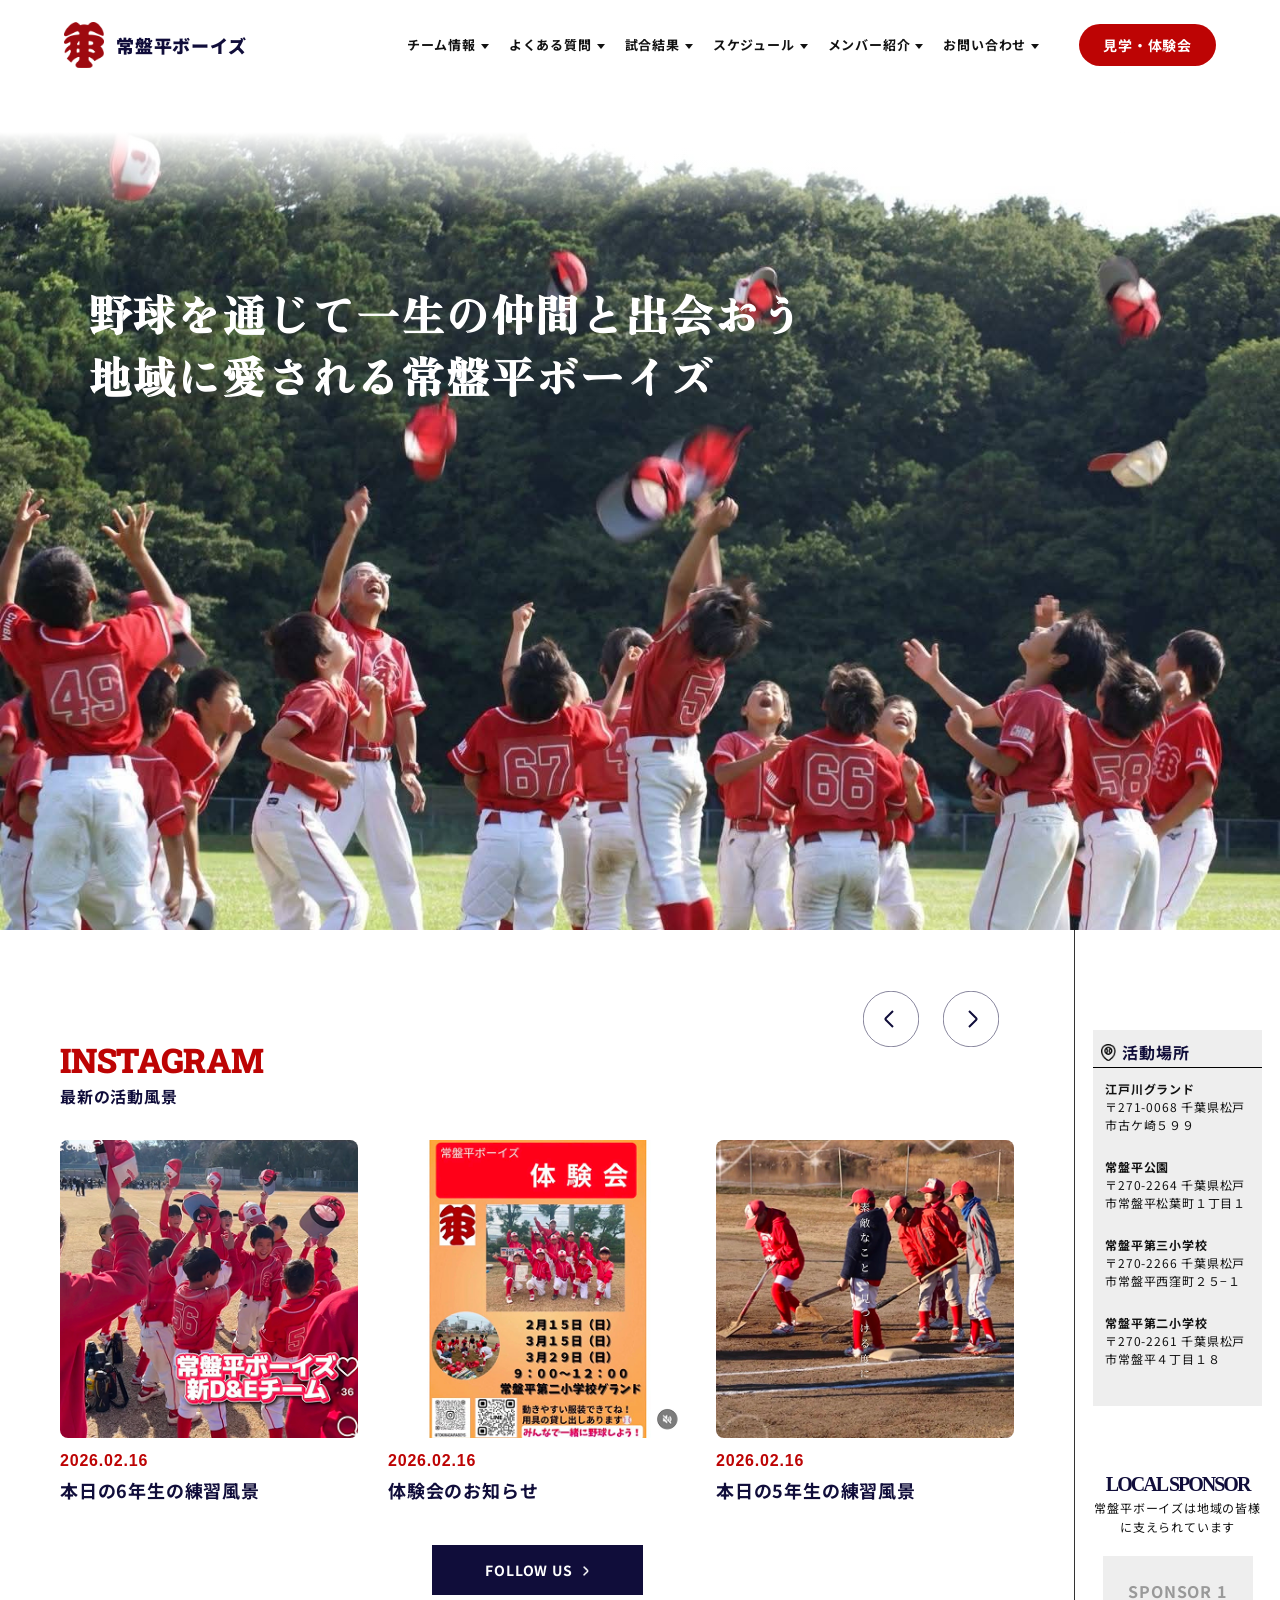
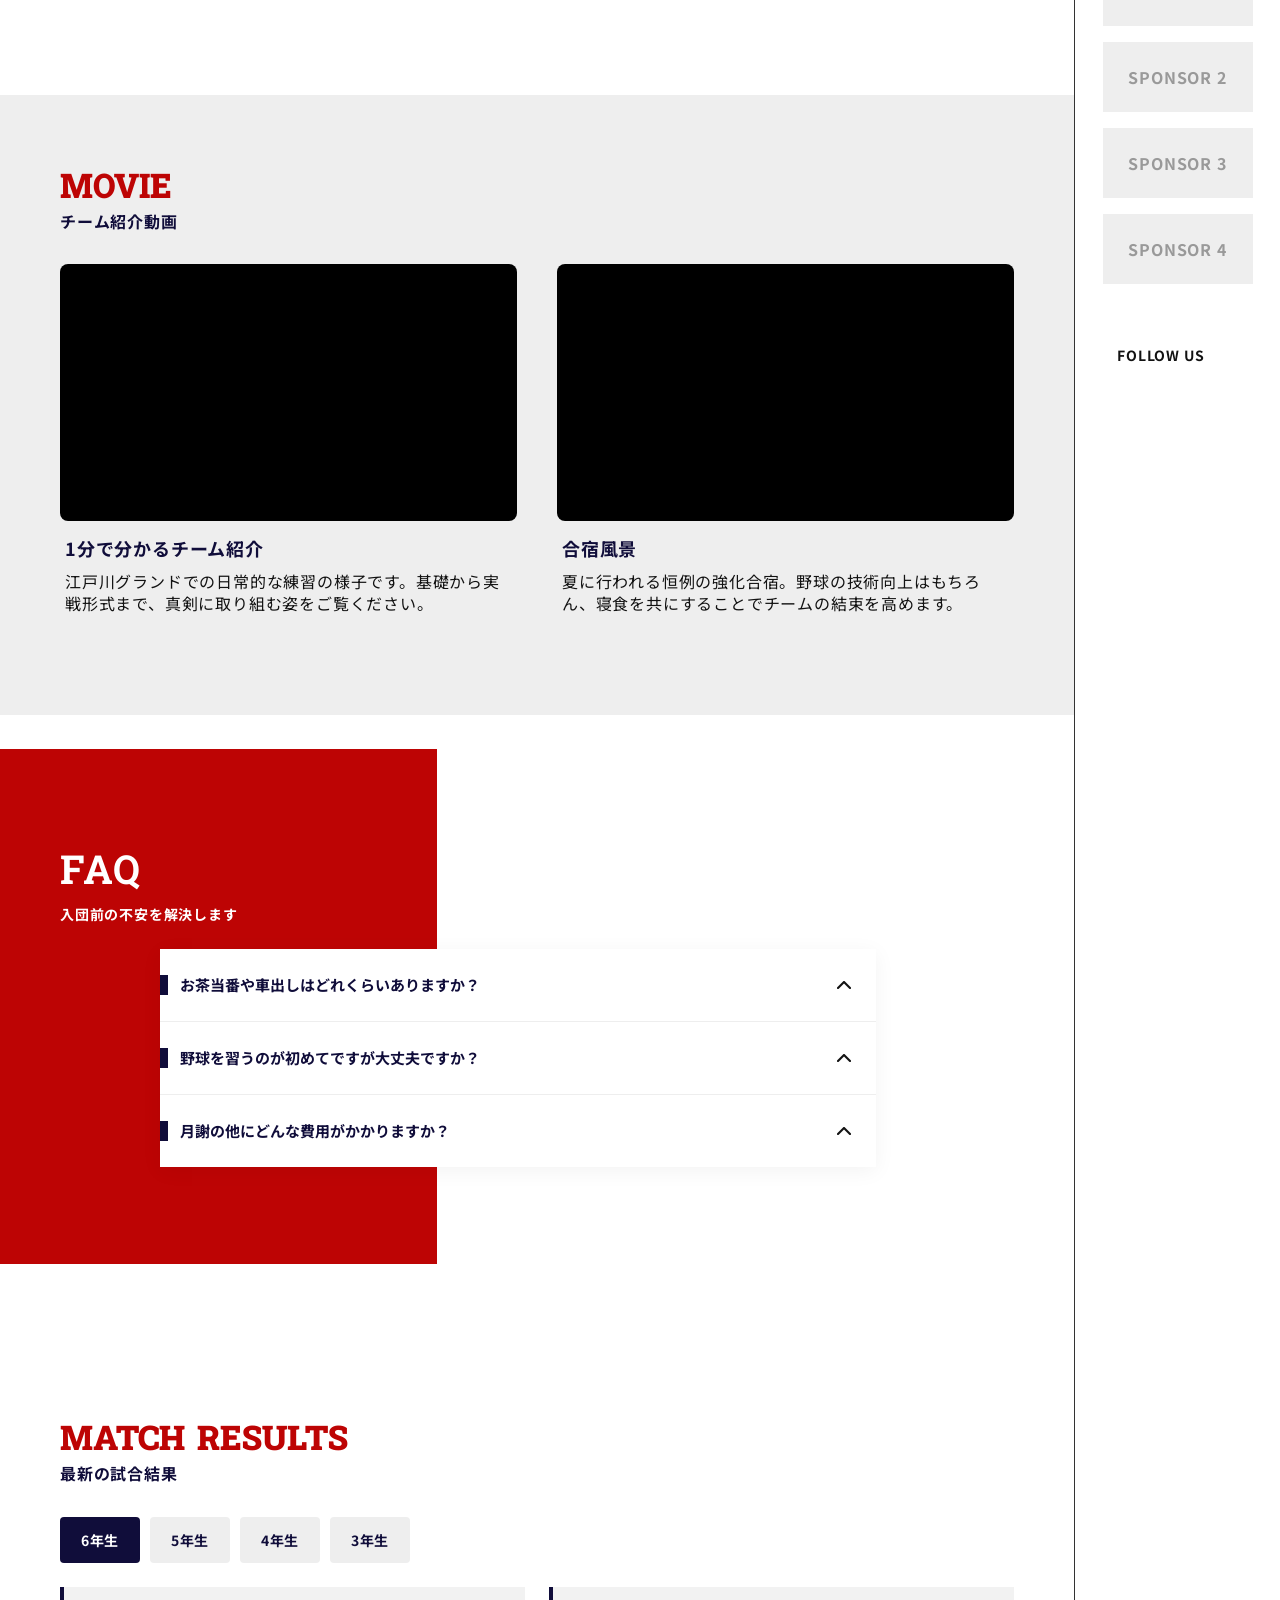
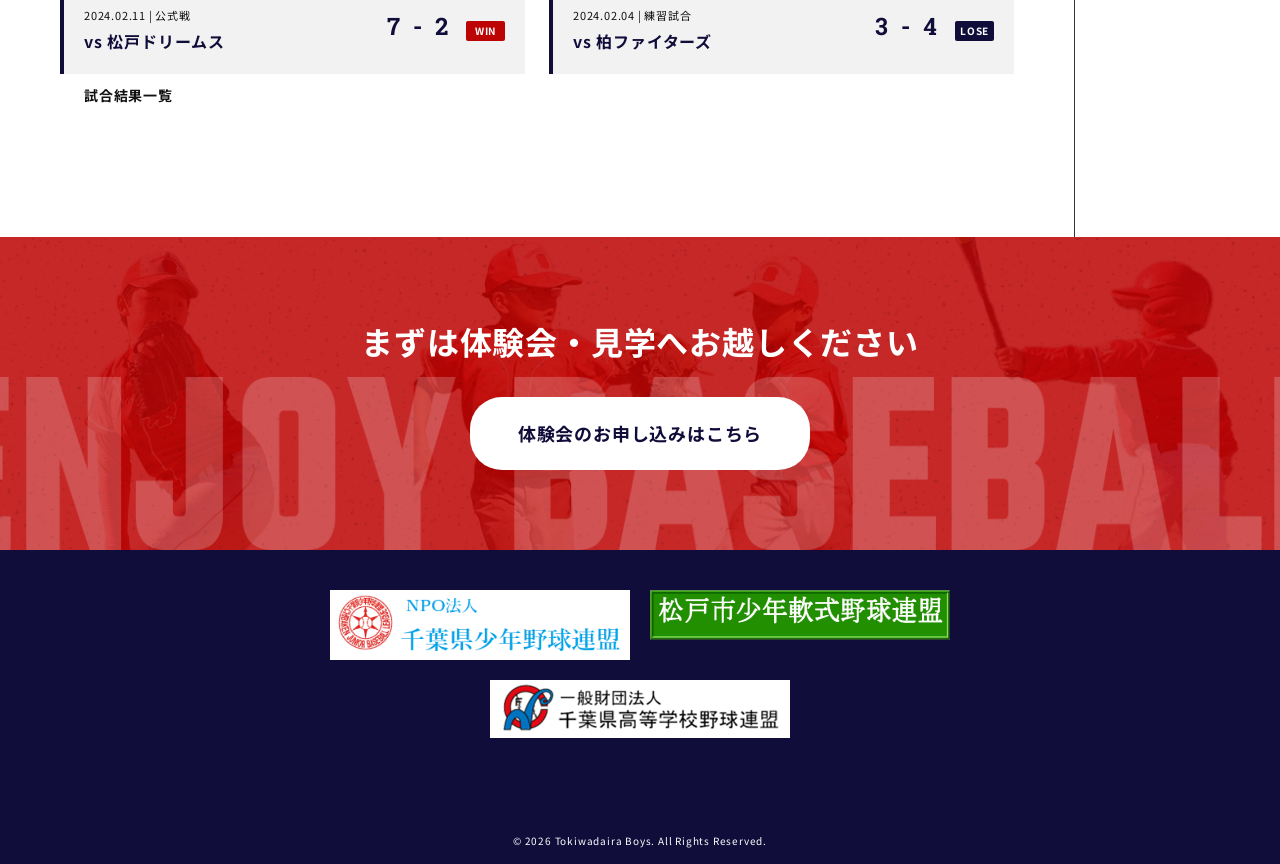
==== index.html @ 5f68ba2c "Initial commit: サイト基本構造の完成" ====
<!DOCTYPE html>
<html lang="ja">
  <head>
    <meta charset="UTF-8" />
    <meta name="viewport" content="width=device-width, initial-scale=1.0" />

    <title>
      松戸市の少年野球チーム【常盤平ボーイズ】見学・体験会随時受付中！
    </title>

    <meta
      name="description"
      content="千葉県松戸市で活動する少年野球チーム「常盤平ボーイズ」の公式ウェブサイトです。「野球を通じて一生の仲間と出会おう」をモットーに、地域に愛されるチームを目指しています。小学生の男女メンバー大募集中！未経験者も大歓迎です。見学・体験会のお申し込みはこちらから。"
    />

    <link rel="canonical" href="https://tokiwadairaboys.com/" />

    <meta property="og:type" content="website" />
    <meta
      property="og:title"
      content="松戸市の少年野球チーム【常盤平ボーイズ】見学・体験会随時受付中！"
    />
    <meta
      property="og:description"
      content="野球を通じて一生の仲間と出会おう！千葉県松戸市で活動する少年野球チーム「常盤平ボーイズ」は小学生メンバーを大募集中です。"
    />
    <meta property="og:url" content="https://tokiwadairaboys.com/" />
    <meta property="og:site_name" content="常盤平ボーイズ 公式ウェブサイト" />
    <meta
      property="og:image"
      content="https://tokiwadairaboys.com/assets/images/ogp.jpg"
    />
    <meta property="og:locale" content="ja_JP" />

    <link rel="icon" href="/favicon.ico" sizes="any" />
    <link rel="icon" href="/favicon.svg" type="image/svg+xml" />
    <link rel="apple-touch-icon" href="/apple-touch-icon.png" />

    <link rel="preconnect" href="https://fonts.googleapis.com" />
    <link rel="preconnect" href="https://fonts.gstatic.com" crossorigin />

    <link rel="stylesheet" href="/assets/css/main.css" />

    <script type="application/ld+json">
      {
        "@context": "https://schema.org",
        "@type": "SportsTeam",
        "name": "常盤平ボーイズ",
        "sport": "Baseball",
        "description": "千葉県松戸市で活動する少年野球チーム",
        "image": "https://tokiwadairaboys.com/assets/images/logo.png",
        "url": "https://tokiwadairaboys.com/",
        "location": {
          "@type": "Place",
          "address": {
            "@type": "PostalAddress",
            "addressLocality": "松戸市",
            "addressRegion": "千葉県",
            "addressCountry": "JP"
          }
        }
      }
    </script>
    <link rel="preconnect" href="https://fonts.googleapis.com" />
    <link rel="preconnect" href="https://fonts.gstatic.com" crossorigin />
    <link
      href="https://fonts.googleapis.com/css2?family=Hanuman:wght@400;700&family=Noto+Sans+JP:wght@400;500;700&family=Zen+Old+Mincho:wght@400;700&display=swap"
      rel="stylesheet"
    />
  </head>
  <body>
    <header class="l-header">
      <div class="l-header__inner">
        <h1 class="c-logo">
          <a href="/" class="c-logo__link">
            <img
              src="/assets/images/logo_tokiwadairaboys.png"
              alt="常盤平ボーイズ"
              class="c-logo__img"
            />
          </a>
          <span class="c-logo__text">常盤平ボーイズ</span>
        </h1>

        <nav class="p-global-nav">
          <ul class="p-global-nav__list">
            <li class="p-global-nav__item">
              <a href="#" class="p-global-nav__link">チーム情報</a>
            </li>
            <li class="p-global-nav__item">
              <a href="#" class="p-global-nav__link">よくある質問</a>
            </li>
            <li class="p-global-nav__item">
              <a href="#" class="p-global-nav__link">試合結果</a>
            </li>
            <li class="p-global-nav__item">
              <a href="#" class="p-global-nav__link">スケジュール</a>
            </li>

            <li class="p-global-nav__item p-global-nav__item--has-child">
              <a href="#" class="p-global-nav__link">メンバー紹介</a>
              <ul class="p-global-nav__sub-list">
                <li class="p-global-nav__sub-item">
                  <a href="#" class="p-global-nav__sub-link">選手名鑑</a>
                </li>
                <li class="p-global-nav__sub-item">
                  <a href="#" class="p-global-nav__sub-link">スタッフ名鑑</a>
                </li>
              </ul>
            </li>

            <li class="p-global-nav__item">
              <a href="#" class="p-global-nav__link">お問い合わせ</a>
            </li>
          </ul>
          <a href="#" class="c-button c-button--red p-global-nav__button"
            >見学・体験会</a
          >
        </nav>

        <button
          type="button"
          class="c-hamburger js-hamburger"
          aria-controls="drawer-nav"
          aria-expanded="false"
        >
          <span class="c-hamburger__line"></span>
          <span class="c-hamburger__line"></span>
          <span class="c-hamburger__line"></span>
        </button>
      </div>
    </header>

    <nav id="drawer-nav" class="p-drawer js-drawer" aria-hidden="true">
      <div class="p-drawer__inner">
        <div class="p-drawer__header">
          <div class="p-drawer__logo">
            <img src="/assets/images/logo_drawer.png" alt="常盤平ボーイズ" />
          </div>
          <button
            type="button"
            class="p-drawer__close js-drawer-close"
            aria-label="閉じる"
          >
            <span></span><span></span>
          </button>
        </div>

        <ul class="p-drawer__list">
          <li class="p-drawer__item">
            <a href="#" class="p-drawer__link">
              <span class="p-drawer__link-ja">チーム紹介動画</span>
              <span class="p-drawer__link-en">MOVIE</span>
            </a>
          </li>
          <li class="p-drawer__item">
            <a href="#" class="p-drawer__link">
              <span class="p-drawer__link-ja">よくある質問</span>
              <span class="p-drawer__link-en">FAQ</span>
            </a>
          </li>
          <li class="p-drawer__item">
            <a href="#" class="p-drawer__link">
              <span class="p-drawer__link-ja">試合結果</span>
              <span class="p-drawer__link-en">MATCH RESULTS</span>
            </a>
          </li>
          <li class="p-drawer__item">
            <a href="#" class="p-drawer__link">
              <span class="p-drawer__link-ja">スケジュール</span>
              <span class="p-drawer__link-en">SCHEDULE</span>
            </a>
          </li>
          <li class="p-drawer__item">
            <a href="#" class="p-drawer__link">
              <span class="p-drawer__link-ja">活動場所</span>
              <span class="p-drawer__link-en">LOCATION</span>
            </a>
          </li>
          <li class="p-drawer__item">
            <a href="#" class="p-drawer__link">
              <span class="p-drawer__link-ja">選手名簿</span>
              <span class="p-drawer__link-en">PLAYER LIST</span>
            </a>
          </li>
          <li class="p-drawer__item">
            <a href="#" class="p-drawer__link">
              <span class="p-drawer__link-ja">スタッフ名簿</span>
              <span class="p-drawer__link-en">STAFF LIST</span>
            </a>
          </li>
          <li class="p-drawer__item">
            <a href="#" class="p-drawer__link">
              <span class="p-drawer__link-ja">お問い合わせ</span>
              <span class="p-drawer__link-en">CONTACT</span>
            </a>
          </li>
        </ul>

        <div class="p-drawer__button-wrap">
          <a href="#" class="c-button c-button--red p-drawer__button"
            >見学・体験予約</a
          >
          <div class="p-drawer__link-sns">
            <a href="#" class="p-drawer__instagram">
              <img
                src="/assets/images/instagram_icon.png"
                alt="インスタグラムのアイコン"
                class="p-drawer__instagram-icon"
            /></a>
          </div>
          <!-- /.p-drawer__link-instagram -->
        </div>
      </div>
    </nav>
    <div class="c-overlay js-overlay"></div>

    <section class="p-hero">
      <div class="p-hero__bg">
        <div class="p-hero__content l-inner">
          <h2 class="p-hero__copy">
            野球を通じて一生の仲間と出会おう<br />
            地域に愛される常盤平ボーイズ
          </h2>
        </div>
      </div>
    </section>
    <div class="l-main-container">
      <main class="l-main-content">
        <section class="p-instagram l-inner__section">
          <div class="c-title">
            <h2 class="c-title__en">INSTAGRAM</h2>
            <span class="c-title__ja">最新の活動風景</span>
          </div>

          <div class="p-instagram__nav">
            <button
              class="p-instagram__arrow p-instagram__arrow--prev js-insta-prev"
            >
              <img src="/assets/images/arrow_01.svg" alt="前へ" />
            </button>
            <button
              class="p-instagram__arrow p-instagram__arrow--next js-insta-next"
            >
              <img src="/assets/images/arrow_02.svg" alt="次へ" />
            </button>
          </div>

          <div class="p-instagram__slider swiper js-insta-swiper">
            <ul class="p-instagram__list swiper-wrapper">
              <li class="p-instagram__item swiper-slide">
                <a
                  href="#"
                  class="p-instagram__link"
                  target="_blank"
                  rel="noopener"
                >
                  <div class="p-instagram__img-wrap">
                    <img
                      src="/assets/images/instagram_01png.png"
                      alt="本日の6年生の練習風景"
                      class="p-instagram__img"
                    />
                  </div>
                  <div class="p-instagram__body">
                    <time class="p-instagram__date" datetime="2026-02-16"
                      >2026.02.16</time
                    >
                    <p class="p-instagram__text">本日の6年生の練習風景</p>
                  </div>
                </a>
              </li>

              <li class="p-instagram__item swiper-slide">
                <a
                  href="#"
                  class="p-instagram__link"
                  target="_blank"
                  rel="noopener"
                >
                  <div class="p-instagram__img-wrap">
                    <img
                      src="/assets/images/instagram_02.png"
                      alt="体験会のお知らせ"
                      class="p-instagram__img"
                    />
                  </div>
                  <div class="p-instagram__body">
                    <time class="p-instagram__date" datetime="2026-02-16"
                      >2026.02.16</time
                    >
                    <p class="p-instagram__text">体験会のお知らせ</p>
                  </div>
                </a>
              </li>

              <li class="p-instagram__item swiper-slide">
                <a
                  href="#"
                  class="p-instagram__link"
                  target="_blank"
                  rel="noopener"
                >
                  <div class="p-instagram__img-wrap">
                    <img
                      src="/assets/images/instagram_03.png"
                      alt="本日の5年生の練習風景"
                      class="p-instagram__img"
                    />
                  </div>
                  <div class="p-instagram__body">
                    <time class="p-instagram__date" datetime="2026-02-16"
                      >2026.02.16</time
                    >
                    <p class="p-instagram__text">本日の5年生の練習風景</p>
                  </div>
                </a>
              </li>

              <li class="p-instagram__item swiper-slide">
                <a
                  href="#"
                  class="p-instagram__link"
                  target="_blank"
                  rel="noopener"
                >
                  <div class="p-instagram__img-wrap">
                    <img
                      src="/assets/images/instagram_03.png"
                      alt="本日の5年生の練習風景"
                      class="p-instagram__img"
                    />
                  </div>
                  <div class="p-instagram__body">
                    <time class="p-instagram__date" datetime="2026-02-16"
                      >2026.02.16</time
                    >
                    <p class="p-instagram__text">本日の5年生の練習風景</p>
                  </div>
                </a>
              </li>
            </ul>
          </div>
          <div class="p-instagram__btn-wrap">
            <a href="#" class="c-button p-instagram__btn">FOLLOW US</a>
          </div>
        </section>

        <section class="p-movie">
          <div class="l-inner__section-movie">
            <div class="c-title">
              <h2 class="c-title__en">MOVIE</h2>
              <span class="c-title__ja">チーム紹介動画</span>
            </div>

            <div class="p-movie__list">
              <article class="p-movie__item">
                <div class="p-movie__video">
                  <iframe
                    src="https://www.youtube.com/embed/XXXXXXX"
                    title="1分で分かるチーム紹介"
                    frameborder="0"
                    allow="accelerometer; autoplay; clipboard-write; encrypted-media; gyroscope; picture-in-picture; web-share"
                    allowfullscreen
                  >
                  </iframe>
                </div>
                <div class="p-movie__body">
                  <h3 class="p-movie__title">1分で分かるチーム紹介</h3>
                  <p class="p-movie__text">
                    江戸川グランドでの日常的な練習の様子です。基礎から実戦形式まで、真剣に取り組む姿をご覧ください。
                  </p>
                </div>
              </article>

              <article class="p-movie__item">
                <div class="p-movie__video">
                  <iframe
                    src="https://www.youtube.com/embed/YYYYYYY"
                    title="合宿風景"
                    frameborder="0"
                    allow="accelerometer; autoplay; clipboard-write; encrypted-media; gyroscope; picture-in-picture; web-share"
                    allowfullscreen
                  >
                  </iframe>
                </div>
                <div class="p-movie__body">
                  <h3 class="p-movie__title">合宿風景</h3>
                  <p class="p-movie__text">
                    夏に行われる恒例の強化合宿。野球の技術向上はもちろん、寝食を共にすることでチームの結束を高めます。
                  </p>
                </div>
              </article>
            </div>
          </div>
        </section>
        <section class="p-faq">
          <div class="l-inner__section-faq p-faq__inner">
            <div class="p-faq__header">
              <h2 class="p-faq__title-en">FAQ</h2>
              <p class="p-faq__title-ja">入団前の不安を解決します</p>
            </div>

            <div class="p-faq__list">
              <div class="p-faq__item js-faq-accordion">
                <button class="p-faq__question js-faq-trigger">
                  <span>お茶当番や車出しはどれくらいありますか？</span>
                </button>
                <div class="p-faq__answer js-faq-content">
                  <div class="p-faq__answer-inner">
                    学年の人数にもよりますが、月1回ぐらいです。
                  </div>
                </div>
              </div>

              <div class="p-faq__item js-faq-accordion">
                <button class="p-faq__question js-faq-trigger">
                  <span>野球を習うのが初めてですが大丈夫ですか？</span>
                </button>
                <div class="p-faq__answer js-faq-content">
                  <div class="p-faq__answer-inner">
                    はい、もちろんです！経験豊富なコーチが基礎から丁寧に指導します。
                  </div>
                </div>
              </div>

              <div class="p-faq__item js-faq-accordion">
                <button class="p-faq__question js-faq-trigger">
                  <span>月謝の他にどんな費用がかかりますか？</span>
                </button>
                <div class="p-faq__answer js-faq-content">
                  <div class="p-faq__answer-inner">
                    野球道具以外には水筒やお弁当、その他車出しの際のガソリン代などがあります。
                  </div>
                </div>
              </div>
            </div>
          </div>
        </section>

        <section class="p-match" id="match-results">
          <div class="l-inner__section-match">
            <div class="c-title">
              <h2 class="c-title__en">MATCH RESULTS</h2>
              <span class="c-title__ja">最新の試合結果</span>
            </div>

            <ul class="p-match__tab-list">
              <li class="p-match__tab-item is-active" data-grade="6">6年生</li>
              <li class="p-match__tab-item" data-grade="5">5年生</li>
              <li class="p-match__tab-item" data-grade="4">4年生</li>
              <li class="p-match__tab-item" data-grade="3">3年生</li>
            </ul>

            <div id="js-match-results" class="p-match__list">
              <article class="p-match__card">
                <div class="p-match__info">
                  <span class="p-match__info-date">2024.02.11 | 公式戦</span>
                  <p class="p-match__info-opponent">vs 松戸ドリームス</p>
                </div>
                <div class="p-match__score-wrap">
                  <span class="p-match__score">7 - 2</span>
                  <span class="p-match__label p-match__label--win">WIN</span>
                </div>
              </article>

              <article class="p-match__card">
                <div class="p-match__info">
                  <span class="p-match__info-date">2024.02.04 | 練習試合</span>
                  <p class="p-match__info-opponent">vs 柏ファイターズ</p>
                </div>
                <div class="p-match__score-wrap">
                  <span class="p-match__score">3 - 4</span>
                  <span class="p-match__label p-match__label--lose">LOSE</span>
                </div>
              </article>

              <article class="p-match__card">
                <div class="p-match__info">
                  <span class="p-match__info-date">2024.01.21 | 練習試合</span>
                  <p class="p-match__info-opponent">vs 我孫子バックス</p>
                </div>
                <div class="p-match__score-wrap">
                  <span class="p-match__score">5 - 5</span>
                  <span class="p-match__label p-match__label--draw">DRAW</span>
                </div>
              </article>
            </div>
            <div class="p-match__btn-wrap">
              <a href="/match/" class="c-button p-match__btn">試合結果一覧</a>
            </div>
          </div>
        </section>
      </main>

      <aside class="l-sidebar">
        <section class="p-ground__sidebar">
          <div class="l-inner__section-sidebar">
            <h2 class="c-title__sidebar">
              <span class="c-title__ja">活動場所</span>
            </h2>

            <ul class="p-ground__sidebar-list">
              <li class="p-ground__sidebar-item">
                <div class="p-ground__sidebar-desc">
                  <a href="https://maps.app.goo.gl/XwrkvZpRKQM1ebcc9">
                    <h3 class="p-ground__sidebar-name">江戸川グランド</h3>
                    <p class="p-ground__sidebar-address">
                      〒271-0068 千葉県松戸市古ケ崎５９９
                    </p>
                  </a>
                </div>
              </li>
              <li class="p-ground__sidebar-item">
                <div class="p-ground__sidebar-desc">
                  <a href="https://maps.app.goo.gl/muJcX4hQ4umTYAFc9">
                    <h3 class="p-ground__sidebar-name">常盤平公園</h3>
                    <p class="p-ground__sidebar-address">
                      〒270-2264 千葉県松戸市常盤平松葉町１丁目１
                    </p>
                  </a>
                </div>
              </li>
              <li class="p-ground__sidebar-item">
                <div class="p-ground__sidebar-desc">
                  <a href="https://maps.app.goo.gl/uMi23SzW6n5Yhikc9">
                    <h3 class="p-ground__sidebar-name">常盤平第三小学校</h3>
                    <p class="p-ground__sidebar-address">
                      〒270-2266 千葉県松戸市常盤平西窪町２５−１
                    </p>
                  </a>
                </div>
              </li>
              <li class="p-ground__sidebar-item">
                <div class="p-ground__sidebar-desc">
                  <a href="https://maps.app.goo.gl/PLj9HoDJ2sds91tt7">
                    <h3 class="p-ground__sidebar-name">常盤平第二小学校</h3>
                    <p class="p-ground__sidebar-address">
                      〒270-2261 千葉県松戸市常盤平４丁目１８
                    </p>
                  </a>
                </div>
              </li>
            </ul>
          </div>
          <!-- /.inner__section-ground -->
        </section>

        <section class="p-ponsor__sidebar">
          <div class="l-inner__section-sidebar">
            <div class="p-sponsor__sidebarr-header">
              <h2 class="p-sponsor__sidebar-title">LOCAL SPONSOR</h2>
              <p class="p-sponsor__sidebar-text">
                常盤平ボーイズは地域の皆様に支えられています
              </p>
            </div>
            <div class="p-sponsor__sidebar-list">
              <div class="p-sponsor__sidebar-item">SPONSOR 1</div>
              <div class="p-sponsor__sidebar-item">SPONSOR 2</div>
              <div class="p-sponsor__sidebar-item">SPONSOR 3</div>
              <div class="p-sponsor__sidebar-item">SPONSOR 4</div>
            </div>
          </div>
          <!-- /.l-inner__sponsor -->
        </section>
        <div class="p-sidebar__btn-wrap">
          <p class="c-button p-sidebar__btn">FOLLOW US</p>
          <ul class="p-sidebar__btn-sns">
            <li>
              <a href=""><img src="" alt="" /></a>
            </li>
            <li>
              <a href=""><img src="" alt="" /></a>
            </li>
          </ul>
          <!-- /.p-sidebar__btn-sns -->
        </div>
      </aside>
    </div>
    <section class="p-cta">
      <div class="p-cta__bg">
        <div class="p-cta__inner">
          <h2 class="p-cta__title">
            まずは体験会・見学へ<br class="no-pc" />お越しください
          </h2>
          <div class="p-cta__btn-wrap">
            <a href="#" class="c-button p-cta__btn"
              >体験会のお申し込みはこちら</a
            >
          </div>
        </div>
      </div>
    </section>

    <section class="p-ground">
      <div class="p-ground__sp">
        <div class="l-inner__section-ground">
          <h2 class="c-title">
            <span class="c-title__en">LOCATION</span>
            <span class="c-title__ja">活動場所</span>
          </h2>

          <ul class="p-ground__list">
            <li class="p-ground__item">
              <div class="p-ground__desc">
                <a href="https://maps.app.goo.gl/XwrkvZpRKQM1ebcc9">
                  <h3 class="p-ground__name">江戸川グランド</h3>
                  <p class="p-ground__address">
                    〒271-0068 千葉県松戸市古ケ崎５９９
                  </p>
                </a>
              </div>
            </li>
            <li class="p-ground__item">
              <div class="p-ground__desc">
                <a href="https://maps.app.goo.gl/muJcX4hQ4umTYAFc9">
                  <h3 class="p-ground__name">常盤平公園</h3>
                  <p class="p-ground__address">
                    〒270-2264 千葉県松戸市常盤平松葉町１丁目１
                  </p>
                </a>
              </div>
            </li>
            <li class="p-ground__item">
              <div class="p-ground__desc">
                <a href="https://maps.app.goo.gl/uMi23SzW6n5Yhikc9">
                  <h3 class="p-ground__name">常盤平第三小学校</h3>
                  <p class="p-ground__address">
                    〒270-2266 千葉県松戸市常盤平西窪町２５−１
                  </p>
                </a>
              </div>
            </li>
            <li class="p-ground__item">
              <div class="p-ground__desc">
                <a href="https://maps.app.goo.gl/PLj9HoDJ2sds91tt7">
                  <h3 class="p-ground__name">常盤平第二小学校</h3>
                  <p class="p-ground__address">
                    〒270-2261 千葉県松戸市常盤平４丁目１８
                  </p>
                </a>
              </div>
            </li>
          </ul>
        </div>
        <!-- /.inner__section-ground -->
      </div>
      <!-- /.p-ground__sp -->
    </section>

    <section class="p-sponsor">
      <div class="p-sponsor__sp">
        <div class="l-inner__section-sponsor">
          <div class="p-sponsor__header">
            <h2 class="p-sponsor__title">LOCAL SPONSOR</h2>
            <p class="p-sponsor__text">
              常盤平ボーイズは地域の皆様に支えられています
            </p>
          </div>
          <div class="p-sponsor__list">
            <div class="p-sponsor__item">SPONSOR 1</div>
            <div class="p-sponsor__item">SPONSOR 2</div>
            <div class="p-sponsor__item">SPONSOR 3</div>
            <div class="p-sponsor__item">SPONSOR 4</div>
          </div>
        </div>
        <!-- /.l-inner__sponsor -->
      </div>
      <!-- /.p-sponsor__sp -->
    </section>

    <footer class="l-footer">
      <div class="l-footer__inner">
        <ul class="l-footer__banners">
          <li class="l-footer__banner-list">
            <a
              href="https://www.chibaboysbaseball.org/"
              class="l-footer__banner-link"
              target="_blank"
              rel="noopener"
            >
              <img
                src="/assets/images/chiba_rennmei-banner.png"
                alt="NPO法人 千葉県少年野球連盟"
              />
            </a>
          </li>
          <li class="l-footer__banner-list">
            <a
              href="https://mjbl.info/"
              class="l-footer__banner-link"
              target="_blank"
              rel="noopener"
            >
              <img
                src="/assets/images/matsuddosi-banner.jpg"
                alt="松戸市少年軟式野球連盟"
              />
            </a>
          </li>
          <li class="l-footer__banner-list">
            <a
              href="https://chbf.or.jp/"
              class="l-footer__banner-link"
              target="_blank"
              rel="noopener"
            >
              <img
                src="/assets/images/koukou-banner.png"
                alt="一般財団法人 千葉県高等学校野球連盟"
              />
            </a>
          </li>
        </ul>

        <div class="l-footer__sns">
          <span class="l-footer__sns-label">FOLLOW US</span>
          <div class="l-footer__sns-icons">
            <a href="#" class="l-footer__sns-link-01">
              <img src="/assets/images/sidebar-icon1.png" alt="Instagram" />
            </a>
            <a href="#" class="l-footer__sns-link-02">
              <img src="/assets/images/youtube-icon.png" alt="YouTube" />
            </a>
          </div>
        </div>
      </div>

      <div class="l-footer__copyright">
        <small>&copy; 2026 Tokiwadaira Boys. All Rights Reserved.</small>
      </div>
    </footer>
    <link
      rel="stylesheet"
      href="https://cdn.jsdelivr.net/npm/swiper@11/swiper-bundle.min.css"
    />
    <script src="https://cdn.jsdelivr.net/npm/swiper@11/swiper-bundle.min.js"></script>

    <script src="/assets/js/main.js"></script>
  </body>
</html>
---- assets/css/main.css ----
@charset "UTF-8";
/* ==============================================
   style.scss
   ============================================== */
/* ==============================================
   Foundation: Variables (変数)
   ============================================== */
/* ==============================================
   Foundation: Base (基本スタイル)
   ============================================== */
*,
*::before,
*::after {
  box-sizing: border-box;
}

html {
  font-size: 2.6666666667vw;
  -webkit-font-smoothing: antialiased;
  -moz-osx-font-smoothing: grayscale;
  -webkit-text-size-adjust: 100%;
  -ms-text-size-adjust: 100%;
  scroll-behavior: smooth;
}
@media (min-width: 560px) {
  html {
    line-height: 1.2;
    font-size: 1vw;
  }
}
@media (min-width: 960px) {
  html {
    font-size: 0.6944444444vw;
  }
}
@media (min-width: 1200px) {
  html {
    font-size: 10px;
  }
}

body {
  font-family: "Noto Sans JP", sans-serif;
  color: #121212;
  background-color: #ffffff;
  font-size: 16px;
  line-height: 1.6;
  letter-spacing: 0.05em;
  -webkit-font-smoothing: antialiased;
  -moz-osx-font-smoothing: grayscale;
}

a {
  color: #121212;
  text-decoration: none;
  transition: color 0.3s ease, opacity 0.3s ease;
}
a:hover {
  color: #bd0404;
}

img {
  max-width: 100%;
  height: auto;
  vertical-align: bottom;
}

ul,
ol {
  list-style: none;
  padding: 0;
  margin: 0;
}

h1,
h2,
h3,
h4,
h5,
h6 {
  margin: 0;
  line-height: 1.4;
}

p {
  margin: 0;
}

/*! destyle.css v4.0.1 | MIT License | https://github.com/nicolas-cusan/destyle.css */
/* Reset box-model and set borders */
/* ============================================ */
*,
::before,
::after {
  box-sizing: border-box;
  border-style: solid;
  border-width: 0;
  min-width: 0;
}

/* Document */
/* ============================================ */
/**
 * 1. Correct the line height in all browsers.
 * 2. Prevent adjustments of font size after orientation changes in iOS.
 * 3. Remove gray overlay on links for iOS.
 */
html {
  line-height: 1.15; /* 1 */
  -webkit-text-size-adjust: 100%; /* 2 */
  -webkit-tap-highlight-color: transparent; /* 3*/
}

/* Sections */
/* ============================================ */
/**
 * Remove the margin in all browsers.
 */
body {
  margin: 0;
}

/**
 * Render the `main` element consistently in IE.
 */
main {
  display: block;
}

/* Vertical rhythm */
/* ============================================ */
p,
table,
blockquote,
address,
pre,
iframe,
form,
figure,
dl {
  margin: 0;
}

/* Headings */
/* ============================================ */
h1,
h2,
h3,
h4,
h5,
h6 {
  font-size: inherit;
  font-weight: inherit;
  margin: 0;
}

/* Lists (enumeration) */
/* ============================================ */
ul,
ol {
  margin: 0;
  padding: 0;
  list-style: none;
}

/* Lists (definition) */
/* ============================================ */
dt {
  font-weight: bold;
}

dd {
  margin-left: 0;
}

/* Grouping content */
/* ============================================ */
/**
 * 1. Add the correct box sizing in Firefox.
 * 2. Show the overflow in Edge and IE.
 */
hr {
  box-sizing: content-box; /* 1 */
  height: 0; /* 1 */
  overflow: visible; /* 2 */
  border-top-width: 1px;
  margin: 0;
  clear: both;
  color: inherit;
}

/**
 * 1. Correct the inheritance and scaling of font size in all browsers.
 * 2. Correct the odd `em` font sizing in all browsers.
 */
pre {
  font-family: monospace, monospace; /* 1 */
  font-size: inherit; /* 2 */
}

address {
  font-style: inherit;
}

/* Text-level semantics */
/* ============================================ */
/**
 * Remove the gray background on active links in IE 10.
 */
a {
  background-color: transparent;
  text-decoration: none;
  color: inherit;
}

/**
 * 1. Remove the bottom border in Chrome 57-
 * 2. Add the correct text decoration in Chrome, Edge, IE, Opera, and Safari.
 */
abbr[title] {
  text-decoration: underline dotted; /* 2 */
}

/**
 * Add the correct font weight in Chrome, Edge, and Safari.
 */
b,
strong {
  font-weight: bolder;
}

/**
 * 1. Correct the inheritance and scaling of font size in all browsers.
 * 2. Correct the odd `em` font sizing in all browsers.
 */
code,
kbd,
samp {
  font-family: monospace, monospace; /* 1 */
  font-size: inherit; /* 2 */
}

/**
 * Add the correct font size in all browsers.
 */
small {
  font-size: 80%;
}

/**
 * Prevent `sub` and `sup` elements from affecting the line height in
 * all browsers.
 */
sub,
sup {
  font-size: 75%;
  line-height: 0;
  position: relative;
  vertical-align: baseline;
}

sub {
  bottom: -0.25em;
}

sup {
  top: -0.5em;
}

/* Replaced content */
/* ============================================ */
/**
 * Prevent vertical alignment issues.
 */
svg,
img,
embed,
object,
iframe {
  vertical-align: bottom;
}

/* Forms */
/* ============================================ */
/**
 * Reset form fields to make them styleable.
 * 1. Make form elements stylable across systems iOS especially.
 * 2. Inherit text-transform from parent.
 */
button,
input,
optgroup,
select,
textarea {
  -webkit-appearance: none; /* 1 */
  appearance: none;
  vertical-align: middle;
  color: inherit;
  font: inherit;
  background: transparent;
  padding: 0;
  margin: 0;
  border-radius: 0;
  text-align: inherit;
  text-transform: inherit; /* 2 */
}

/**
 * Correct cursors for clickable elements.
 */
button,
[type=button],
[type=reset],
[type=submit] {
  cursor: pointer;
}

button:disabled,
[type=button]:disabled,
[type=reset]:disabled,
[type=submit]:disabled {
  cursor: default;
}

/**
 * Improve outlines for Firefox and unify style with input elements & buttons.
 */
:-moz-focusring {
  outline: auto;
}

select:disabled {
  opacity: inherit;
}

/**
 * Remove padding
 */
option {
  padding: 0;
}

/**
 * Reset to invisible
 */
fieldset {
  margin: 0;
  padding: 0;
  min-width: 0;
}

legend {
  padding: 0;
}

/**
 * Add the correct vertical alignment in Chrome, Firefox, and Opera.
 */
progress {
  vertical-align: baseline;
}

/**
 * Remove the default vertical scrollbar in IE 10+.
 */
textarea {
  overflow: auto;
}

/**
 * Correct the cursor style of increment and decrement buttons in Chrome.
 */
[type=number]::-webkit-inner-spin-button,
[type=number]::-webkit-outer-spin-button {
  height: auto;
}

/**
 * Correct the outline style in Safari.
 */
[type=search] {
  outline-offset: -2px; /* 1 */
}

/**
 * Remove the inner padding in Chrome and Safari on macOS.
 */
[type=search]::-webkit-search-decoration {
  -webkit-appearance: none;
}

/**
 * 1. Correct the inability to style clickable types in iOS and Safari.
 * 2. Fix font inheritance.
 */
::-webkit-file-upload-button {
  -webkit-appearance: button; /* 1 */
  font: inherit; /* 2 */
}

/**


[



/**
 * Clickable labels
 */
label[for] {
  cursor: pointer;
}

/* Interactive */
/* ============================================ */
/*
 * Add the correct display in Edge, IE 10+, and Firefox.
 */
details {
  display: block;
}

/*
 * Add the correct display in all browsers.
 */
summary {
  display: list-item;
}

/*
 * Remove outline for editable content.
 */
[contenteditable]:focus {
  outline: auto;
}

/* Tables */
/* ============================================ */
/**
1. Correct table border color inheritance in all Chrome and Safari.
*/
table {
  border-color: inherit; /* 1 */
  border-collapse: collapse;
}

caption {
  text-align: left;
}

td,
th {
  vertical-align: top;
  padding: 0;
}

th {
  text-align: left;
  font-weight: bold;
}

/* ==============================================
   Layout
   ============================================== */
.l-header {
  position: fixed;
  top: 0;
  left: 0;
  width: 100%;
  height: 105px;
  background-color: rgba(255, 255, 255, 0.95);
  z-index: 100;
}
@media (min-width: 960px) {
  .l-header {
    height: 90px;
  }
}
.l-header__inner {
  display: flex;
  justify-content: space-between;
  align-items: center;
  height: 100%;
  max-width: 1200px;
  margin: 0 auto;
  padding: 0 16px;
}
@media (min-width: 960px) {
  .l-header__inner {
    padding: 0 24px;
  }
}

.l-footer {
  background-color: #100d3a;
  color: #ffffff;
}
.l-footer__inner {
  padding: 4rem 4.5rem;
}
.l-footer__banners {
  width: 100%;
  max-width: 32rem;
  display: flex;
  flex-direction: column;
  gap: 1.6rem;
  margin: 0 auto 4rem;
}
@media (min-width: 960px) {
  .l-footer__banners {
    max-width: 70rem;
    flex-direction: row;
    flex-wrap: wrap;
    justify-content: center;
    gap: 2rem;
  }
}
.l-footer-link {
  width: 100%;
}
@media (min-width: 960px) {
  .l-footer-link {
    width: calc(50% - 1rem);
  }
}
.l-footer__banner-list {
  max-width: 300px;
}
.l-footer img {
  width: 100%;
  height: auto;
  display: block;
}
.l-footer__sns {
  display: flex;
  align-items: center;
  justify-content: center;
  gap: 2rem;
}
@media (min-width: 960px) {
  .l-footer__sns {
    display: none;
  }
}
.l-footer__sns-label {
  font-size: 2rem;
  font-weight: 700;
  font-family: "Hanuman", serif;
  line-height: 1.2;
}
.l-footer__sns-icons {
  display: flex;
  align-items: center;
  gap: 1.5rem;
}
.l-footer__sns-link-01 {
  width: 3rem;
  height: 3rem;
  display: flex;
  align-items: center;
}
.l-footer__sns-link-01 img {
  width: 100%;
  height: auto;
  display: block;
}
.l-footer__sns-link-02 {
  width: 3.4rem;
  height: 2.4rem;
  display: flex;
  align-items: center;
}
.l-footer__sns-link-02 img {
  width: 100%;
  height: auto;
  display: block;
}
.l-footer__copyright {
  background-color: #100d3a;
  text-align: center;
  padding: 1.5rem 0;
  font-size: 1rem;
}
.l-footer__copyright small {
  font-size: 1rem;
}

.l-main {
  width: 100%;
}
@media (min-width: 960px) {
  .l-main {
    width: calc(100% - 300px - 40px);
  }
}

/* ==============================================
   Layout: Wrapper (コンテンツ幅の制御)
   ============================================== */
.l-inner {
  display: flex;
  justify-content: space-between;
  align-items: center;
  height: 100%;
  max-width: 1200px;
  margin: 0 auto;
  padding: 0 16px;
}
@media (min-width: 960px) {
  .l-inner {
    padding: 0 2.4rem;
  }
}
.l-inner__section, .l-inner__section-movie {
  padding: 7rem 4.5rem;
}
@media (min-width: 960px) {
  .l-inner__section, .l-inner__section-movie {
    padding: 12rem 6rem 10rem;
  }
}
.l-inner__section-movie {
  padding: 7rem 1rem;
}
@media (min-width: 960px) {
  .l-inner__section-movie {
    padding: 8rem 6rem 10rem;
  }
}
.l-inner__section-faq {
  padding: 7rem 1rem;
}
@media (min-width: 960px) {
  .l-inner__section-faq {
    padding: 14rem 6rem 12rem;
  }
}
.l-inner__section-match {
  padding: 7rem 1rem;
}
@media (min-width: 960px) {
  .l-inner__section-match {
    padding: 14rem 6rem 12rem;
  }
}
.l-inner__section-ground {
  padding: 9rem 3rem 2rem;
}
.l-inner__section-sponsor {
  padding: 2rem 1rem 5rem;
}
.l-inner__section-sidebar {
  padding: 1.4rem 0;
}

.l-main-container {
  display: flex;
  flex-direction: column;
}
@media (min-width: 960px) {
  .l-main-container {
    flex-direction: row;
    justify-content: space-between;
    align-items: flex-start;
  }
}

.l-main-content {
  flex: 1;
  min-width: 0;
  border-right: 0.1rem solid #333;
}

.l-sidebar {
  display: none;
}
@media (min-width: 960px) {
  .l-sidebar {
    display: block;
    width: 16%;
    padding: 0 1.8rem;
  }
}

/* ==============================================
   Component
   ============================================== */
.c-logo {
  display: flex;
  align-items: center;
  gap: 12px;
  line-height: 1;
  margin: 0;
}
.c-logo__link {
  display: block;
}
.c-logo__img {
  height: 46px;
  width: auto;
}
.c-logo__text {
  font-size: 18px;
  font-weight: 900;
  color: #100d3a;
}

.c-button {
  display: inline-flex;
  justify-content: center;
  align-items: center;
  padding: 10px 24px;
  border-radius: 999px;
  font-weight: bold;
  text-decoration: none;
  font-size: 14px;
  transition: opacity 0.3s ease;
}
.c-button:hover {
  opacity: 0.8;
}
.c-button--red {
  background-color: #bd0404;
  color: #fff;
}

.c-hamburger {
  position: relative;
  z-index: 110;
  width: 44px;
  height: 44px;
  background: transparent;
  border: none;
  cursor: pointer;
  appearance: none;
  padding: 0;
}
@media (min-width: 960px) {
  .c-hamburger {
    display: none;
  }
}
.c-hamburger__line {
  position: absolute;
  left: 10px;
  width: 30px;
  height: 2px;
  background-color: #bd0404;
  transition: all 0.3s ease;
}
.c-hamburger__line:nth-of-type(1) {
  top: 10px;
}
.c-hamburger__line:nth-of-type(2) {
  top: 20px;
}
.c-hamburger__line:nth-of-type(3) {
  top: 30px;
}
.c-hamburger.is-active .c-hamburger__line:nth-of-type(1) {
  top: 21px;
  transform: rotate(45deg);
}
.c-hamburger.is-active .c-hamburger__line:nth-of-type(2) {
  opacity: 0;
}
.c-hamburger.is-active .c-hamburger__line:nth-of-type(3) {
  top: 21px;
  transform: rotate(-45deg);
}

.c-overlay {
  position: fixed;
  top: 0;
  left: 0;
  width: 100%;
  height: 100vh;
  background-color: rgba(0, 0, 0, 0.6);
  z-index: 90;
  opacity: 0;
  visibility: hidden;
  transition: opacity 0.4s ease, visibility 0.4s ease;
}
.c-overlay.is-active {
  opacity: 1;
  visibility: visible;
}
@media (min-width: 960px) {
  .c-overlay {
    display: none;
  }
}

.c-title__en {
  font-family: "Hanuman", serif;
  font-weight: 900;
  font-style: Black;
  font-size: 3.4rem;
  line-height: 0.8823529412;
  letter-spacing: 0px;
  vertical-align: middle;
  text-transform: uppercase;
  color: #bd0404;
  margin-bottom: 0.2rem;
}
.c-title__ja {
  font-weight: 700;
  font-style: Bold;
  line-height: 0.7142857143;
  letter-spacing: 0%;
  vertical-align: middle;
  font-family: "Noto Sans JP", sans-serif;
  color: #100d3a;
}
.c-title__sidebar {
  display: flex;
  justify-content: start;
  align-items: center;
  gap: 0.6rem;
  padding-bottom: 0.6rem;
  border-bottom: 1px solid #000;
}
.c-title__sidebar::before {
  content: "";
  background-image: url(/assets/images/sidebar-icon.png);
  width: 1.5rem;
  height: 1.7rem;
  display: block;
  margin-left: 0.8rem;
  background-size: cover;
}

/* ==============================================
   Project
   ============================================== */
.p-global-nav {
  display: none;
}
@media (min-width: 960px) {
  .p-global-nav {
    display: flex;
    align-items: center;
    gap: 32px;
  }
}
.p-global-nav__list {
  display: flex;
  align-items: center;
  gap: 20px;
  list-style: none;
  margin: 0;
  padding: 0;
}
.p-global-nav__link {
  text-decoration: none;
  color: #121212;
  font-size: 13px;
  font-weight: bold;
  transition: color 0.3s ease;
}
.p-global-nav__link:hover {
  color: #bd0404;
}
.p-global-nav__button {
  margin-left: 8px;
}
.p-global-nav__item {
  position: relative;
}
.p-global-nav__item--has-child:hover .p-global-nav__sub-list {
  opacity: 1;
  visibility: visible;
  transform: translateY(0);
}
.p-global-nav__item--has-child:hover .p-global-nav__link::after {
  transform: rotate(180deg);
}
.p-global-nav__link {
  display: block;
  padding: 20px 0;
}
.p-global-nav__link::after {
  content: "";
  display: inline-block;
  margin-left: 5px;
  vertical-align: middle;
  border-left: 4px solid transparent;
  border-right: 4px solid transparent;
  border-top: 5px solid currentColor;
  transition: transform 0.3s;
}
.p-global-nav__sub-list {
  position: absolute;
  top: 100%;
  left: -20%;
  transform: translateX(-50%) translateY(10px);
  width: 200px;
  background-color: #ffffff;
  box-shadow: 0 4px 12px rgba(0, 0, 0, 0.1);
  padding: 10px 0;
  z-index: 10;
  opacity: 0;
  visibility: hidden;
  transition: all 0.3s ease;
}
.p-global-nav__sub-list::before {
  content: "";
  position: absolute;
  top: -10px;
  left: 0;
  width: 100%;
  height: 10px;
}
.p-global-nav__sub-item {
  border-bottom: 1px solid #f0f0f0;
}
.p-global-nav__sub-item:last-child {
  border-bottom: none;
}
.p-global-nav__sub-link {
  display: block;
  padding: 12px 20px;
  font-size: 14px;
  color: #121212;
  transition: background-color 0.3s, color 0.3s;
}
.p-global-nav__sub-link:hover {
  background-color: #f9f9f9;
  color: #bd0404;
}

/* ==============================================
   Project: Drawer (SP用フルスクリーンメニュー)
   ============================================== */
.p-drawer {
  position: fixed;
  top: 0;
  right: 0;
  width: 100%;
  height: 100vh;
  background-color: #fff;
  z-index: 200;
  overflow-y: auto;
  transform: translateX(100%);
  opacity: 0;
  visibility: hidden;
  transition: transform 0.4s cubic-bezier(0.25, 1, 0.5, 1), opacity 0.4s cubic-bezier(0.25, 1, 0.5, 1), visibility 0.4s;
}
.p-drawer.is-active {
  transform: translateX(0);
  opacity: 1;
  visibility: visible;
}
@media (min-width: 960px) {
  .p-drawer {
    display: none;
  }
}
.p-drawer__inner {
  padding: 30px 0 117px 46px;
}
.p-drawer__header {
  display: flex;
  justify-content: space-between;
  align-items: center;
  position: relative;
}
.p-drawer__logo {
  width: 65px;
}
.p-drawer__logo img {
  width: 100%;
  height: auto;
}
.p-drawer__close {
  position: absolute;
  top: 20%;
  right: 0%;
  transform: translateY(-50%);
  width: 90px;
  height: 90px;
  background: #bd0404;
  border: none;
  cursor: pointer;
  padding: 0;
}
.p-drawer__close span {
  position: absolute;
  top: 50%;
  left: 50%;
  width: 28px;
  height: 2px;
  background-color: #ffffff;
}
.p-drawer__close span:nth-child(1) {
  transform: translate(-50%, -50%) rotate(45deg);
}
.p-drawer__close span:nth-child(2) {
  transform: translate(-50%, -50%) rotate(-45deg);
}
.p-drawer__list {
  display: flex;
  flex-direction: column;
  padding: 60px 50px 48px 4px;
  gap: 18px;
}
.p-drawer__item {
  border-bottom: 1px solid #bd0404;
}
.p-drawer__link {
  display: flex;
  flex-direction: column;
  text-decoration: none;
  transition: opacity 0.3s;
}
.p-drawer__link:hover {
  opacity: 0.7;
}
.p-drawer__link-ja {
  color: #100d3a;
  font-size: 18px;
  font-weight: 700;
  margin-bottom: 3px;
}
.p-drawer__link-en {
  color: #bd0404;
  font-family: "Hanuman", serif;
  font-size: 11px;
  font-weight: 700;
  letter-spacing: 0.05em;
}
.p-drawer__button-wrap {
  display: flex;
  justify-content: space-around;
  align-items: center;
  padding: 0 50px 0 4px;
}
.p-drawer__button {
  width: 100%;
  max-width: 176px;
  padding: 16px;
  font-size: 16px;
  line-height: 1.4;
}
.p-drawer__instagram-icon {
  max-width: 37px;
}

.p-hero {
  background-image: linear-gradient(to bottom, rgb(255, 255, 255) 0%, rgb(255, 255, 255) 5%, rgba(255, 255, 255, 0) 15%), url(/assets/images/main_visual_sp.jpg);
  background-repeat: no-repeat;
  background-position: 36% center;
  background-size: cover;
  width: 100%;
  height: 550px;
  margin-top: 105px;
  padding: 100px 0 0 4px;
}
@media (min-width: 960px) {
  .p-hero {
    height: 840px;
    margin-top: 90px;
    padding: 191px 0 0 47px;
  }
}
.p-hero__copy {
  font-family: "Zen Old Mincho", serif;
  font-weight: 900;
  font-style: Black;
  color: #ffffff;
  font-size: 20px;
  line-height: 1.5;
  letter-spacing: 0%;
  vertical-align: middle;
}
@media (min-width: 960px) {
  .p-hero__copy {
    font-size: 44px;
    line-height: 1.4090909091;
    text-shadow: 1px 1px;
  }
}

.p-instagram {
  position: relative;
}
.p-instagram__slider {
  margin: 3.2rem auto 0;
  padding-bottom: 1.6rem;
}
.p-instagram__nav {
  display: flex;
  justify-content: space-between;
  align-items: center;
  position: absolute;
  top: 40%;
  left: 0;
  width: 100%;
  padding: 0 0.3rem;
  z-index: 10;
  pointer-events: none;
}
@media (min-width: 960px) {
  .p-instagram__nav {
    top: 8%;
    right: 7%;
    left: auto;
    width: 13.6rem;
    padding: 0;
    gap: 2.4rem;
    pointer-events: auto;
  }
}
.p-instagram__arrow {
  width: 4rem;
  height: 4rem;
  border-radius: 50%;
  background: #eeeeee;
  display: flex;
  justify-content: center;
  align-items: center;
  cursor: pointer;
  transition: 0.3s;
  pointer-events: auto;
  box-shadow: 0 0.2rem 0.6rem rgba(0, 0, 0, 0.1);
  border: none;
  outline: none;
}
.p-instagram__arrow:hover {
  background: #ffffff;
  opacity: 0.8;
}
.p-instagram__arrow img {
  width: 100%;
  height: auto;
}
@media (min-width: 960px) {
  .p-instagram__arrow {
    width: 5.6rem;
    height: 5.6rem;
    box-shadow: none;
    background: #ffffff;
  }
}
.p-instagram__list {
  list-style: none;
  margin: 0;
  padding: 0;
}
.p-instagram__item {
  height: auto;
}
.p-instagram__link {
  display: block;
  text-decoration: none;
}
.p-instagram__link:hover {
  transform: scale(1.05);
}
.p-instagram__img-wrap {
  width: 100%;
  aspect-ratio: 1/1;
  overflow: hidden;
  margin-bottom: 1.2rem;
  position: relative;
  border-radius: 0.8rem;
}
.p-instagram__img {
  width: 100%;
  height: 100%;
  object-fit: cover;
  transition: transform 0.4s ease;
}
.p-instagram__date {
  font-family: "Inter", sans-serif;
  font-weight: 700;
  font-size: 1.6rem;
  line-height: 1.4;
  display: block;
  color: #bd0404;
  margin-bottom: 0.4rem;
}
.p-instagram__text {
  font-family: "Noto Sans JP", sans-serif;
  font-weight: 700;
  font-size: 1.8rem;
  line-height: 1.6;
  color: #100d3a;
}
.p-instagram__btn-wrap {
  margin-top: 3.2rem;
  text-align: center;
}
.p-instagram__btn {
  display: flex;
  justify-content: center;
  align-items: center;
  gap: 1rem;
  width: 21.1rem;
  height: 5rem;
  margin: 3.2rem auto 0;
  background-color: #100d3a;
  color: #ffffff;
  font-size: 1.4rem;
  font-weight: 700;
  text-decoration: none;
  border: none;
  border-radius: 0;
}
@media (min-width: 960px) {
  .p-instagram__btn {
    margin: 4rem auto 0;
  }
}
.p-instagram__btn::after {
  content: "";
  display: block;
  width: 0.6rem;
  height: 1.4rem;
  background-image: url(/assets/images/btn-arrow.png);
  background-repeat: no-repeat;
  background-size: contain;
  margin-top: 0.6rem;
}

.p-movie {
  background-color: #eeeeee;
}
.p-movie__list {
  display: grid;
  grid-template-columns: 1fr;
  gap: 5rem;
  margin-top: 3.2rem;
}
@media (min-width: 960px) {
  .p-movie__list {
    grid-template-columns: repeat(2, 1fr);
    gap: 6rem 4rem;
  }
}
.p-movie__item {
  width: 100%;
}
.p-movie__video {
  width: 100%;
  aspect-ratio: 16/9;
  background-color: #000;
  border-radius: 0.8rem;
  overflow: hidden;
  margin-bottom: 1.6rem;
}
.p-movie__video iframe {
  width: 100%;
  height: 100%;
}
.p-movie__body {
  padding: 0 0.5rem;
}
.p-movie__title {
  font-family: "Noto Sans JP", sans-serif;
  font-size: 1.8rem;
  font-weight: 700;
  color: #100d3a;
  margin-bottom: 1rem;
  line-height: 1.2444444444;
}
.p-movie__text {
  font-family: "Noto Sans JP", sans-serif;
  font-size: 1.6rem;
  line-height: 1.4;
  color: #121212;
}

.p-faq {
  position: relative;
  overflow: hidden;
}
.p-faq::before {
  content: "";
  position: absolute;
  top: 6%;
  left: 0;
  width: 66%;
  height: 90%;
  background-color: #bd0404;
  z-index: 0;
}
@media (min-width: 960px) {
  .p-faq::before {
    width: calc(50% - 10rem);
  }
}
.p-faq__inner {
  position: relative;
  z-index: 1;
}
.p-faq__header {
  margin-bottom: 2.4rem;
  color: #ffffff;
}
.p-faq__title-en {
  font-size: 4rem;
  font-weight: 700;
  font-family: "Hanuman", serif;
  line-height: 1;
}
.p-faq__title-ja {
  font-size: 1.4rem;
  margin-top: 0.8rem;
  font-weight: 700;
}
.p-faq__list {
  background-color: #ffffff;
  box-shadow: 0 0.4rem 2rem rgba(0, 0, 0, 0.05);
}
@media (min-width: 960px) {
  .p-faq__list {
    width: 75%;
    margin: 0 auto 0 10rem;
  }
}
.p-faq__item {
  border-bottom: 0.1rem solid #eee;
}
.p-faq__item:last-child {
  border-bottom: none;
}
.p-faq__item.is-active .p-faq__question::after {
  transform: translateY(-50%) rotate(180deg);
}
.p-faq__question {
  width: 100%;
  padding: 2.4rem 6rem 2.4rem 2rem;
  text-align: left;
  font-size: 1.5rem;
  font-weight: 700;
  color: #100d3a;
  background: #ffffff;
  border: none;
  position: relative;
  cursor: pointer;
  display: flex;
  align-items: center;
}
.p-faq__question::before {
  content: "";
  position: absolute;
  left: 0;
  top: 50%;
  transform: translateY(-50%);
  width: 0.8rem;
  height: 2rem;
  background-color: #100d3a;
}
.p-faq__question::after {
  content: "";
  position: absolute;
  right: 2rem;
  top: 50%;
  transform: translateY(-50%);
  width: 2.4rem;
  height: 2.4rem;
  background-image: url(/assets/images/accordion-arrow.png);
  background-repeat: no-repeat;
  background-size: contain;
  background-position: center;
  transition: transform 0.3s ease;
}
.p-faq__item.is-active .p-faq__question::after {
  transform: translateY(-50%) rotate(180deg);
}
.p-faq__answer {
  height: 0;
  overflow: hidden;
  opacity: 0;
  transition: height 0.3s ease-out, opacity 0.3s ease-out;
}
.p-faq__item.is-active .p-faq__answer {
  opacity: 1;
}
.p-faq__answer-inner {
  background-color: #eeeeee;
  font-family: "Noto Sans JP", sans-serif;
  font-weight: 500;
  line-height: 1.5;
  vertical-align: middle;
  padding: 1.2rem 0 1.2rem 3rem;
}
@media (min-width: 960px) {
  .p-faq__answer-inner {
    padding: 1.2rem 0 1.2rem 4.2rem;
  }
}

.p-match__tab-list {
  display: flex;
  gap: 1rem;
  margin-top: 3.2rem;
  overflow-x: auto;
  white-space: nowrap;
  -ms-overflow-style: none;
  scrollbar-width: none;
}
.p-match__tab-list::-webkit-scrollbar {
  display: none;
}
.p-match__tab-item {
  width: 8rem;
  padding: 1.2rem 0;
  background-color: #eee;
  color: #100d3a;
  text-align: center;
  font-size: 1.4rem;
  font-weight: 700;
  cursor: pointer;
  transition: 0.3s;
  border-radius: 4px;
}
.p-match__tab-item.is-active {
  background-color: #100d3a;
  color: #ffffff;
}
.p-match__list {
  margin-top: 2.4rem;
  display: grid;
  grid-template-columns: 1fr;
  gap: 1.2rem;
}
@media (min-width: 960px) {
  .p-match__list {
    grid-template-columns: repeat(2, 1fr);
    gap: 1.6rem 2.4rem;
  }
}
.p-match__card {
  position: relative;
  display: flex;
  justify-content: space-between;
  align-items: center;
  padding: 1.6rem 2rem;
  background-color: #f2f2f2;
  border-left: 0.4rem solid #100d3a;
  margin-bottom: 0;
}
@media (min-width: 960px) {
  .p-match__card {
    padding: 2rem;
  }
}
.p-match__info-date {
  font-size: 1.1rem;
  color: #121212;
  display: block;
  margin-bottom: 0.4rem;
}
.p-match__info-opponent {
  font-size: 1.6rem;
  font-weight: 700;
  color: #100d3a;
}
.p-match__score-wrap {
  display: flex;
  align-items: center;
  gap: 1.6rem;
}
.p-match__score {
  font-size: 2.4rem;
  font-weight: 700;
  font-family: "Hanuman", serif;
  color: #100d3a;
  letter-spacing: 0.1em;
}
.p-match__label {
  display: inline-flex;
  justify-content: center;
  align-items: center;
  width: 3.9rem;
  height: 2rem;
  border-radius: 0.2rem;
  font-size: 1rem;
  font-weight: bold;
  line-height: 1;
}
.p-match__label--win {
  background-color: #bd0404;
  color: #ffffff;
}
.p-match__label--lose {
  background-color: #100d3a;
  color: #ffffff;
}
.p-match__label--draw {
  background-color: #ffffff;
  color: #000;
}

.p-cta {
  width: 100%;
  position: relative;
  overflow: hidden;
}
.p-cta .p-cta {
  width: 100%;
  position: relative;
  overflow: hidden;
}
.p-cta .p-cta__bg {
  position: relative;
  padding: 8rem 0;
  background-image: url(/assets/images/cat.png);
  background-size: cover;
  background-position: bottom center;
  background-repeat: no-repeat;
  text-align: center;
}
.p-cta__inner {
  position: relative;
  z-index: 1;
}
.p-cta__title {
  color: #ffffff;
  font-size: 2rem;
  font-weight: 700;
  margin-bottom: 3.2rem;
  line-height: 1.5;
}
@media (min-width: 960px) {
  .p-cta__title {
    font-size: 3.2rem;
  }
}
.p-cta__btn {
  display: inline-flex;
  justify-content: center;
  align-items: center;
  width: 34rem;
  height: 7.3rem;
  background-color: #ffffff;
  color: #100d3a;
  font-family: "Noto Sans JP", sans-serif;
  font-weight: 700;
  font-size: 1.8rem;
  letter-spacing: 0.02;
  text-align: center;
  vertical-align: middle;
  border-radius: 3.2rem;
  text-decoration: none;
  transition: transform 0.3s, box-shadow 0.3s;
}
.p-cta__btn:hover {
  transform: translateY(-0.2rem);
  box-shadow: 0 0.5rem 1.5rem rgba(0, 0, 0, 0.2);
}
@media (min-width: 960px) {
  .p-cta__btn {
    font-size: 1.8rem;
  }
}

.no-pc {
  display: block;
}
@media (min-width: 960px) {
  .no-pc {
    display: none;
  }
}

.p-ground__sp {
  display: block;
}
@media (min-width: 960px) {
  .p-ground__sp {
    display: none;
  }
}
.p-ground__map {
  width: 100%;
  aspect-ratio: 4/3;
  overflow: hidden;
  border-radius: 0.8rem;
  margin-bottom: 1.6rem;
}
.p-ground__map iframe {
  width: 100%;
  height: 100%;
  object-fit: cover;
}
@media (min-width: 960px) {
  .p-ground__map {
    aspect-ratio: 16/9;
  }
}
.p-ground__list {
  margin-top: 4rem;
}
.p-ground__item {
  margin-bottom: 3rem;
}
.p-ground__name {
  font-family: "Noto Sans JP", sans-serif;
  font-size: 1.8rem;
  line-height: 1.5;
  margin-bottom: 1rem;
  font-weight: 700;
}
.p-ground__sidebar {
  background-color: #eeeeee;
  margin: 10rem 0 5rem;
}
.p-ground__sidebar-list {
  margin: 1.2rem;
}
.p-ground__sidebar-item {
  margin-bottom: 2.4rem;
}
.p-ground__sidebar-name {
  font-family: "Noto Sans JP", sans-serif;
  font-weight: 700;
  font-size: 1.2rem;
  line-height: 1.5;
}
.p-ground__sidebar-address {
  font-family: "Noto Sans JP", sans-serif;
  font-weight: 400;
  font-size: 1.2rem;
  line-height: 1.5;
}

.p-sponsor__sp {
  display: block;
}
@media (min-width: 960px) {
  .p-sponsor__sp {
    display: none;
  }
}
.p-sponsor__title {
  font-family: Inter;
  font-weight: 800;
  font-size: 3.2rem;
  letter-spacing: -0.001em;
  vertical-align: middle;
  text-transform: uppercase;
  color: #100d3a;
}
.p-sponsor__text {
  font-family: "Noto Sans JP", sans-serif;
  font-weight: 700;
  font-size: 1.5rem;
  line-height: 1.7333333333;
  letter-spacing: 0.06em;
  text-align: center;
  vertical-align: middle;
  color: #100d3a;
}
.p-sponsor__list {
  margin-top: 3.2rem;
  display: grid;
  grid-template-columns: repeat(2, 1fr);
  gap: 1rem;
}
@media (min-width: 960px) {
  .p-sponsor__list {
    grid-template-columns: repeat(4, 1fr);
    gap: 2rem;
  }
}
.p-sponsor__item {
  background-color: #f2f2f2;
  aspect-ratio: 3/2;
  display: flex;
  justify-content: center;
  align-items: center;
  font-size: 1.2rem;
  color: #999;
  font-weight: 700;
  border-radius: 0.4rem;
}
.p-sponsor__sidebar-title {
  font-family: Inter;
  font-weight: 800;
  font-size: 2rem;
  letter-spacing: -0.1em;
  vertical-align: middle;
  text-transform: uppercase;
  color: #100d3a;
  text-align: center;
}
.p-sponsor__sidebar-text {
  font-family: "Noto Sans JP", sans-serif;
  font-weight: 400;
  font-size: 1.2rem;
  text-align: center;
  vertical-align: middle;
}
.p-sponsor__sidebar-list {
  margin: 2rem 0;
  display: flex;
  flex-direction: column;
  justify-content: center;
  align-items: center;
}
.p-sponsor__sidebar-item {
  width: 15rem;
  height: 7rem;
  background-color: #eeeeee;
  display: flex;
  justify-content: center;
  align-items: center;
  font-family: "Noto Sans JP", sans-serif;
  font-weight: 700;
  font-style: Bold;
  font-size: 1.6rem;
  line-height: 1.6;
  text-align: center;
  vertical-align: middle;
  color: #999999;
  margin-bottom: 1.6rem;
}/*# sourceMappingURL=main.css.map */
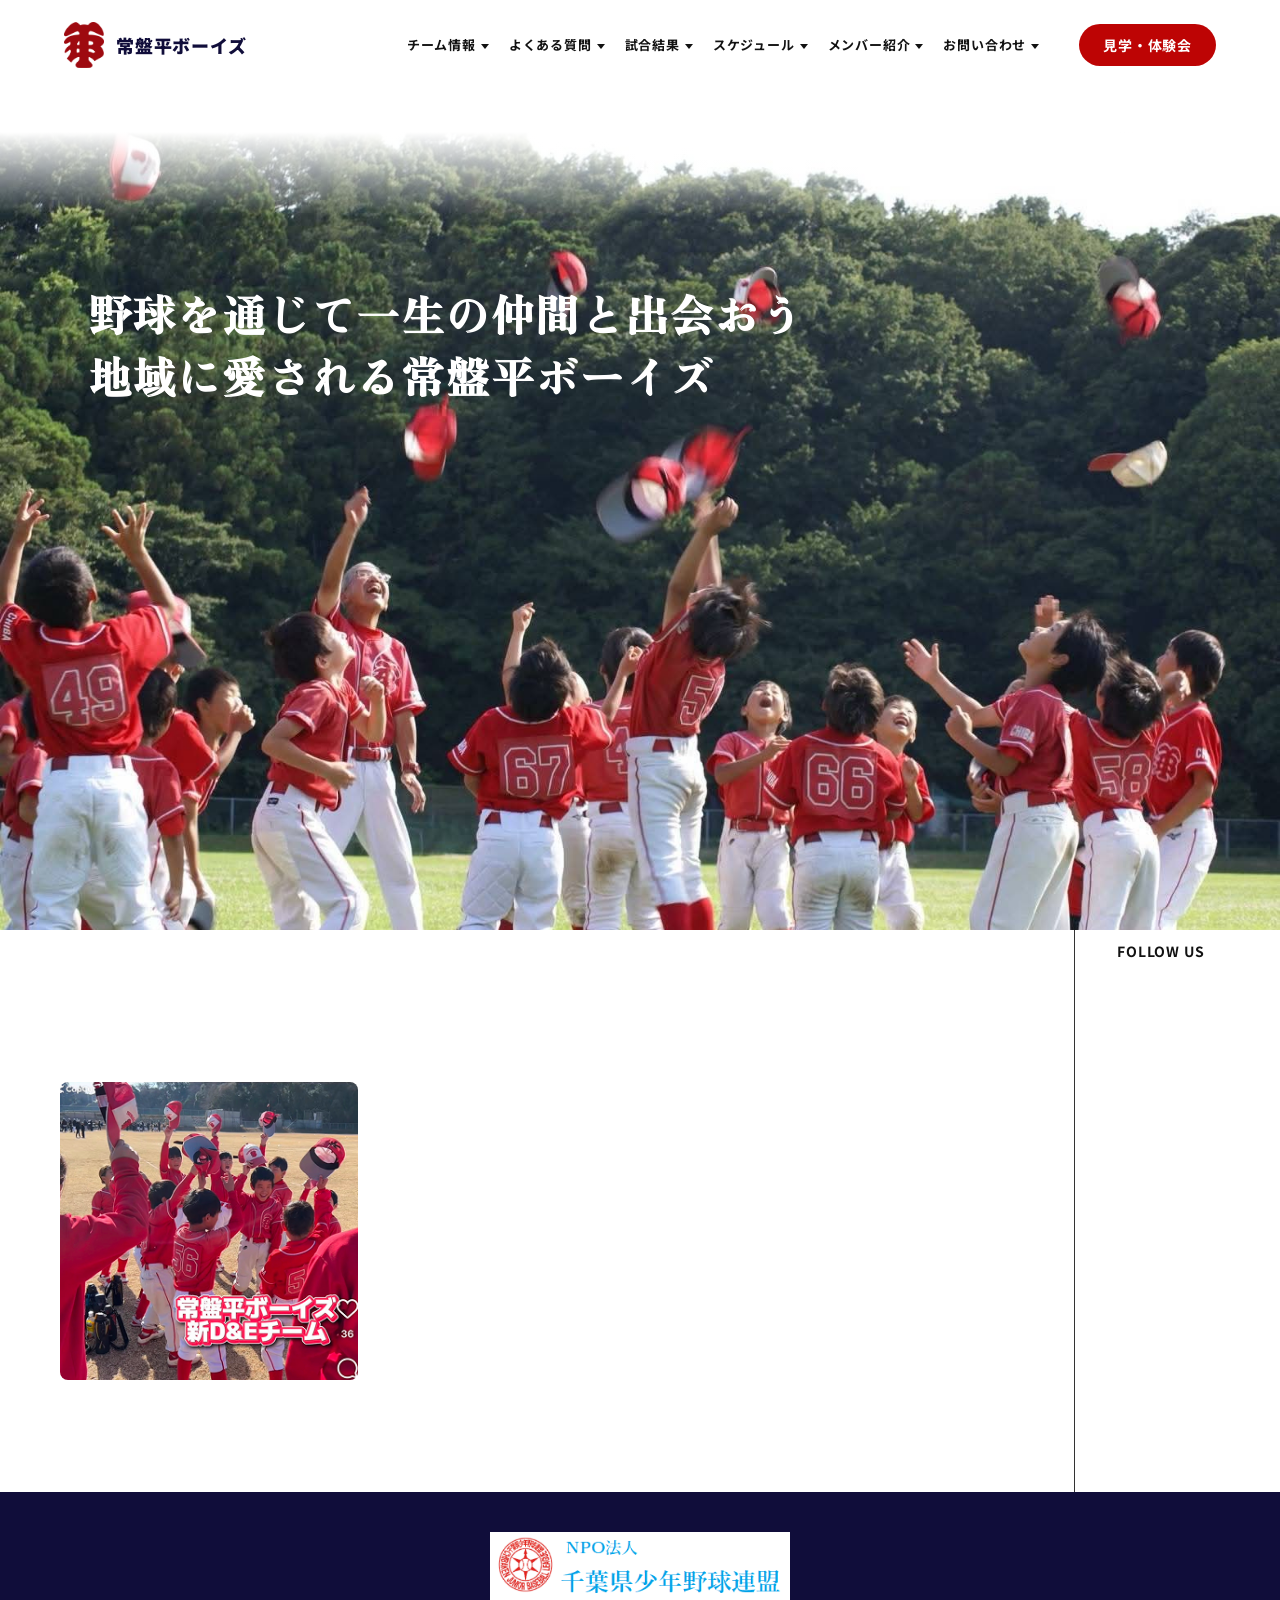
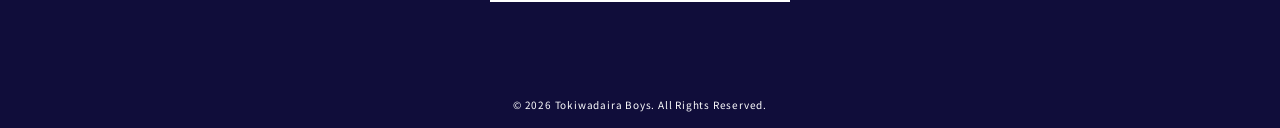
==== commit f874dba7: "fix: CTAパス修正とネスト解消" ====
--- a/index.html
+++ b/index.html
@@ -32,37 +32,15 @@
     />
     <meta property="og:locale" content="ja_JP" />
 
-    <link rel="icon" href="/favicon.ico" sizes="any" />
-    <link rel="icon" href="/favicon.svg" type="image/svg+xml" />
-    <link rel="apple-touch-icon" href="/apple-touch-icon.png" />
+    <link rel="icon" href="favicon.ico" sizes="any" />
+    <link rel="icon" href="favicon.svg" type="image/svg+xml" />
+    <link rel="apple-touch-icon" href="apple-touch-icon.png" />
 
     <link rel="preconnect" href="https://fonts.googleapis.com" />
     <link rel="preconnect" href="https://fonts.gstatic.com" crossorigin />
 
-    <link rel="stylesheet" href="/assets/css/main.css" />
-
-    <script type="application/ld+json">
-      {
-        "@context": "https://schema.org",
-        "@type": "SportsTeam",
-        "name": "常盤平ボーイズ",
-        "sport": "Baseball",
-        "description": "千葉県松戸市で活動する少年野球チーム",
-        "image": "https://tokiwadairaboys.com/assets/images/logo.png",
-        "url": "https://tokiwadairaboys.com/",
-        "location": {
-          "@type": "Place",
-          "address": {
-            "@type": "PostalAddress",
-            "addressLocality": "松戸市",
-            "addressRegion": "千葉県",
-            "addressCountry": "JP"
-          }
-        }
-      }
-    </script>
-    <link rel="preconnect" href="https://fonts.googleapis.com" />
-    <link rel="preconnect" href="https://fonts.gstatic.com" crossorigin />
+    <link rel="stylesheet" href="assets/css/main.css" />
+
     <link
       href="https://fonts.googleapis.com/css2?family=Hanuman:wght@400;700&family=Noto+Sans+JP:wght@400;500;700&family=Zen+Old+Mincho:wght@400;700&display=swap"
       rel="stylesheet"
@@ -72,9 +50,9 @@
     <header class="l-header">
       <div class="l-header__inner">
         <h1 class="c-logo">
-          <a href="/" class="c-logo__link">
+          <a href="./" class="c-logo__link">
             <img
-              src="/assets/images/logo_tokiwadairaboys.png"
+              src="assets/images/logo_tokiwadairaboys.png"
               alt="常盤平ボーイズ"
               class="c-logo__img"
             />
@@ -96,7 +74,6 @@
             <li class="p-global-nav__item">
               <a href="#" class="p-global-nav__link">スケジュール</a>
             </li>
-
             <li class="p-global-nav__item p-global-nav__item--has-child">
               <a href="#" class="p-global-nav__link">メンバー紹介</a>
               <ul class="p-global-nav__sub-list">
@@ -108,7 +85,6 @@
                 </li>
               </ul>
             </li>
-
             <li class="p-global-nav__item">
               <a href="#" class="p-global-nav__link">お問い合わせ</a>
             </li>
@@ -135,7 +111,7 @@
       <div class="p-drawer__inner">
         <div class="p-drawer__header">
           <div class="p-drawer__logo">
-            <img src="/assets/images/logo_drawer.png" alt="常盤平ボーイズ" />
+            <img src="assets/images/logo_drawer.png" alt="常盤平ボーイズ" />
           </div>
           <button
             type="button"
@@ -148,52 +124,9 @@
 
         <ul class="p-drawer__list">
           <li class="p-drawer__item">
-            <a href="#" class="p-drawer__link">
-              <span class="p-drawer__link-ja">チーム紹介動画</span>
-              <span class="p-drawer__link-en">MOVIE</span>
-            </a>
-          </li>
-          <li class="p-drawer__item">
-            <a href="#" class="p-drawer__link">
-              <span class="p-drawer__link-ja">よくある質問</span>
-              <span class="p-drawer__link-en">FAQ</span>
-            </a>
-          </li>
-          <li class="p-drawer__item">
-            <a href="#" class="p-drawer__link">
-              <span class="p-drawer__link-ja">試合結果</span>
-              <span class="p-drawer__link-en">MATCH RESULTS</span>
-            </a>
-          </li>
-          <li class="p-drawer__item">
-            <a href="#" class="p-drawer__link">
-              <span class="p-drawer__link-ja">スケジュール</span>
-              <span class="p-drawer__link-en">SCHEDULE</span>
-            </a>
-          </li>
-          <li class="p-drawer__item">
-            <a href="#" class="p-drawer__link">
-              <span class="p-drawer__link-ja">活動場所</span>
-              <span class="p-drawer__link-en">LOCATION</span>
-            </a>
-          </li>
-          <li class="p-drawer__item">
-            <a href="#" class="p-drawer__link">
-              <span class="p-drawer__link-ja">選手名簿</span>
-              <span class="p-drawer__link-en">PLAYER LIST</span>
-            </a>
-          </li>
-          <li class="p-drawer__item">
-            <a href="#" class="p-drawer__link">
-              <span class="p-drawer__link-ja">スタッフ名簿</span>
-              <span class="p-drawer__link-en">STAFF LIST</span>
-            </a>
-          </li>
-          <li class="p-drawer__item">
-            <a href="#" class="p-drawer__link">
-              <span class="p-drawer__link-ja">お問い合わせ</span>
-              <span class="p-drawer__link-en">CONTACT</span>
-            </a>
+            <a href="#" class="p-drawer__link"
+              ><span class="p-drawer__link-ja">チーム紹介動画</span></a
+            >
           </li>
         </ul>
 
@@ -204,12 +137,11 @@
           <div class="p-drawer__link-sns">
             <a href="#" class="p-drawer__instagram">
               <img
-                src="/assets/images/instagram_icon.png"
-                alt="インスタグラムのアイコン"
+                src="assets/images/instagram_icon.png"
+                alt="インスタグラム"
                 class="p-drawer__instagram-icon"
             /></a>
           </div>
-          <!-- /.p-drawer__link-instagram -->
         </div>
       </div>
     </nav>
@@ -225,449 +157,54 @@
         </div>
       </div>
     </section>
+
     <div class="l-main-container">
       <main class="l-main-content">
         <section class="p-instagram l-inner__section">
-          <div class="c-title">
-            <h2 class="c-title__en">INSTAGRAM</h2>
-            <span class="c-title__ja">最新の活動風景</span>
-          </div>
-
           <div class="p-instagram__nav">
             <button
               class="p-instagram__arrow p-instagram__arrow--prev js-insta-prev"
             >
-              <img src="/assets/images/arrow_01.svg" alt="前へ" />
+              <img src="assets/images/arrow_01.svg" alt="前へ" />
             </button>
             <button
               class="p-instagram__arrow p-instagram__arrow--next js-insta-next"
             >
-              <img src="/assets/images/arrow_02.svg" alt="次へ" />
+              <img src="assets/images/arrow_02.svg" alt="次へ" />
             </button>
           </div>
 
           <div class="p-instagram__slider swiper js-insta-swiper">
             <ul class="p-instagram__list swiper-wrapper">
               <li class="p-instagram__item swiper-slide">
-                <a
-                  href="#"
-                  class="p-instagram__link"
-                  target="_blank"
-                  rel="noopener"
-                >
+                <a href="#" class="p-instagram__link">
                   <div class="p-instagram__img-wrap">
                     <img
-                      src="/assets/images/instagram_01png.png"
-                      alt="本日の6年生の練習風景"
+                      src="assets/images/instagram_01png.png"
+                      alt="練習風景"
                       class="p-instagram__img"
                     />
-                  </div>
-                  <div class="p-instagram__body">
-                    <time class="p-instagram__date" datetime="2026-02-16"
-                      >2026.02.16</time
-                    >
-                    <p class="p-instagram__text">本日の6年生の練習風景</p>
-                  </div>
-                </a>
-              </li>
-
-              <li class="p-instagram__item swiper-slide">
-                <a
-                  href="#"
-                  class="p-instagram__link"
-                  target="_blank"
-                  rel="noopener"
-                >
-                  <div class="p-instagram__img-wrap">
-                    <img
-                      src="/assets/images/instagram_02.png"
-                      alt="体験会のお知らせ"
-                      class="p-instagram__img"
-                    />
-                  </div>
-                  <div class="p-instagram__body">
-                    <time class="p-instagram__date" datetime="2026-02-16"
-                      >2026.02.16</time
-                    >
-                    <p class="p-instagram__text">体験会のお知らせ</p>
-                  </div>
-                </a>
-              </li>
-
-              <li class="p-instagram__item swiper-slide">
-                <a
-                  href="#"
-                  class="p-instagram__link"
-                  target="_blank"
-                  rel="noopener"
-                >
-                  <div class="p-instagram__img-wrap">
-                    <img
-                      src="/assets/images/instagram_03.png"
-                      alt="本日の5年生の練習風景"
-                      class="p-instagram__img"
-                    />
-                  </div>
-                  <div class="p-instagram__body">
-                    <time class="p-instagram__date" datetime="2026-02-16"
-                      >2026.02.16</time
-                    >
-                    <p class="p-instagram__text">本日の5年生の練習風景</p>
-                  </div>
-                </a>
-              </li>
-
-              <li class="p-instagram__item swiper-slide">
-                <a
-                  href="#"
-                  class="p-instagram__link"
-                  target="_blank"
-                  rel="noopener"
-                >
-                  <div class="p-instagram__img-wrap">
-                    <img
-                      src="/assets/images/instagram_03.png"
-                      alt="本日の5年生の練習風景"
-                      class="p-instagram__img"
-                    />
-                  </div>
-                  <div class="p-instagram__body">
-                    <time class="p-instagram__date" datetime="2026-02-16"
-                      >2026.02.16</time
-                    >
-                    <p class="p-instagram__text">本日の5年生の練習風景</p>
                   </div>
                 </a>
               </li>
             </ul>
           </div>
-          <div class="p-instagram__btn-wrap">
-            <a href="#" class="c-button p-instagram__btn">FOLLOW US</a>
-          </div>
-        </section>
-
-        <section class="p-movie">
-          <div class="l-inner__section-movie">
-            <div class="c-title">
-              <h2 class="c-title__en">MOVIE</h2>
-              <span class="c-title__ja">チーム紹介動画</span>
-            </div>
-
-            <div class="p-movie__list">
-              <article class="p-movie__item">
-                <div class="p-movie__video">
-                  <iframe
-                    src="https://www.youtube.com/embed/XXXXXXX"
-                    title="1分で分かるチーム紹介"
-                    frameborder="0"
-                    allow="accelerometer; autoplay; clipboard-write; encrypted-media; gyroscope; picture-in-picture; web-share"
-                    allowfullscreen
-                  >
-                  </iframe>
-                </div>
-                <div class="p-movie__body">
-                  <h3 class="p-movie__title">1分で分かるチーム紹介</h3>
-                  <p class="p-movie__text">
-                    江戸川グランドでの日常的な練習の様子です。基礎から実戦形式まで、真剣に取り組む姿をご覧ください。
-                  </p>
-                </div>
-              </article>
-
-              <article class="p-movie__item">
-                <div class="p-movie__video">
-                  <iframe
-                    src="https://www.youtube.com/embed/YYYYYYY"
-                    title="合宿風景"
-                    frameborder="0"
-                    allow="accelerometer; autoplay; clipboard-write; encrypted-media; gyroscope; picture-in-picture; web-share"
-                    allowfullscreen
-                  >
-                  </iframe>
-                </div>
-                <div class="p-movie__body">
-                  <h3 class="p-movie__title">合宿風景</h3>
-                  <p class="p-movie__text">
-                    夏に行われる恒例の強化合宿。野球の技術向上はもちろん、寝食を共にすることでチームの結束を高めます。
-                  </p>
-                </div>
-              </article>
-            </div>
-          </div>
-        </section>
-        <section class="p-faq">
-          <div class="l-inner__section-faq p-faq__inner">
-            <div class="p-faq__header">
-              <h2 class="p-faq__title-en">FAQ</h2>
-              <p class="p-faq__title-ja">入団前の不安を解決します</p>
-            </div>
-
-            <div class="p-faq__list">
-              <div class="p-faq__item js-faq-accordion">
-                <button class="p-faq__question js-faq-trigger">
-                  <span>お茶当番や車出しはどれくらいありますか？</span>
-                </button>
-                <div class="p-faq__answer js-faq-content">
-                  <div class="p-faq__answer-inner">
-                    学年の人数にもよりますが、月1回ぐらいです。
-                  </div>
-                </div>
-              </div>
-
-              <div class="p-faq__item js-faq-accordion">
-                <button class="p-faq__question js-faq-trigger">
-                  <span>野球を習うのが初めてですが大丈夫ですか？</span>
-                </button>
-                <div class="p-faq__answer js-faq-content">
-                  <div class="p-faq__answer-inner">
-                    はい、もちろんです！経験豊富なコーチが基礎から丁寧に指導します。
-                  </div>
-                </div>
-              </div>
-
-              <div class="p-faq__item js-faq-accordion">
-                <button class="p-faq__question js-faq-trigger">
-                  <span>月謝の他にどんな費用がかかりますか？</span>
-                </button>
-                <div class="p-faq__answer js-faq-content">
-                  <div class="p-faq__answer-inner">
-                    野球道具以外には水筒やお弁当、その他車出しの際のガソリン代などがあります。
-                  </div>
-                </div>
-              </div>
-            </div>
-          </div>
-        </section>
-
-        <section class="p-match" id="match-results">
-          <div class="l-inner__section-match">
-            <div class="c-title">
-              <h2 class="c-title__en">MATCH RESULTS</h2>
-              <span class="c-title__ja">最新の試合結果</span>
-            </div>
-
-            <ul class="p-match__tab-list">
-              <li class="p-match__tab-item is-active" data-grade="6">6年生</li>
-              <li class="p-match__tab-item" data-grade="5">5年生</li>
-              <li class="p-match__tab-item" data-grade="4">4年生</li>
-              <li class="p-match__tab-item" data-grade="3">3年生</li>
-            </ul>
-
-            <div id="js-match-results" class="p-match__list">
-              <article class="p-match__card">
-                <div class="p-match__info">
-                  <span class="p-match__info-date">2024.02.11 | 公式戦</span>
-                  <p class="p-match__info-opponent">vs 松戸ドリームス</p>
-                </div>
-                <div class="p-match__score-wrap">
-                  <span class="p-match__score">7 - 2</span>
-                  <span class="p-match__label p-match__label--win">WIN</span>
-                </div>
-              </article>
-
-              <article class="p-match__card">
-                <div class="p-match__info">
-                  <span class="p-match__info-date">2024.02.04 | 練習試合</span>
-                  <p class="p-match__info-opponent">vs 柏ファイターズ</p>
-                </div>
-                <div class="p-match__score-wrap">
-                  <span class="p-match__score">3 - 4</span>
-                  <span class="p-match__label p-match__label--lose">LOSE</span>
-                </div>
-              </article>
-
-              <article class="p-match__card">
-                <div class="p-match__info">
-                  <span class="p-match__info-date">2024.01.21 | 練習試合</span>
-                  <p class="p-match__info-opponent">vs 我孫子バックス</p>
-                </div>
-                <div class="p-match__score-wrap">
-                  <span class="p-match__score">5 - 5</span>
-                  <span class="p-match__label p-match__label--draw">DRAW</span>
-                </div>
-              </article>
-            </div>
-            <div class="p-match__btn-wrap">
-              <a href="/match/" class="c-button p-match__btn">試合結果一覧</a>
-            </div>
-          </div>
         </section>
       </main>
 
       <aside class="l-sidebar">
-        <section class="p-ground__sidebar">
-          <div class="l-inner__section-sidebar">
-            <h2 class="c-title__sidebar">
-              <span class="c-title__ja">活動場所</span>
-            </h2>
-
-            <ul class="p-ground__sidebar-list">
-              <li class="p-ground__sidebar-item">
-                <div class="p-ground__sidebar-desc">
-                  <a href="https://maps.app.goo.gl/XwrkvZpRKQM1ebcc9">
-                    <h3 class="p-ground__sidebar-name">江戸川グランド</h3>
-                    <p class="p-ground__sidebar-address">
-                      〒271-0068 千葉県松戸市古ケ崎５９９
-                    </p>
-                  </a>
-                </div>
-              </li>
-              <li class="p-ground__sidebar-item">
-                <div class="p-ground__sidebar-desc">
-                  <a href="https://maps.app.goo.gl/muJcX4hQ4umTYAFc9">
-                    <h3 class="p-ground__sidebar-name">常盤平公園</h3>
-                    <p class="p-ground__sidebar-address">
-                      〒270-2264 千葉県松戸市常盤平松葉町１丁目１
-                    </p>
-                  </a>
-                </div>
-              </li>
-              <li class="p-ground__sidebar-item">
-                <div class="p-ground__sidebar-desc">
-                  <a href="https://maps.app.goo.gl/uMi23SzW6n5Yhikc9">
-                    <h3 class="p-ground__sidebar-name">常盤平第三小学校</h3>
-                    <p class="p-ground__sidebar-address">
-                      〒270-2266 千葉県松戸市常盤平西窪町２５−１
-                    </p>
-                  </a>
-                </div>
-              </li>
-              <li class="p-ground__sidebar-item">
-                <div class="p-ground__sidebar-desc">
-                  <a href="https://maps.app.goo.gl/PLj9HoDJ2sds91tt7">
-                    <h3 class="p-ground__sidebar-name">常盤平第二小学校</h3>
-                    <p class="p-ground__sidebar-address">
-                      〒270-2261 千葉県松戸市常盤平４丁目１８
-                    </p>
-                  </a>
-                </div>
-              </li>
-            </ul>
-          </div>
-          <!-- /.inner__section-ground -->
-        </section>
-
-        <section class="p-ponsor__sidebar">
-          <div class="l-inner__section-sidebar">
-            <div class="p-sponsor__sidebarr-header">
-              <h2 class="p-sponsor__sidebar-title">LOCAL SPONSOR</h2>
-              <p class="p-sponsor__sidebar-text">
-                常盤平ボーイズは地域の皆様に支えられています
-              </p>
-            </div>
-            <div class="p-sponsor__sidebar-list">
-              <div class="p-sponsor__sidebar-item">SPONSOR 1</div>
-              <div class="p-sponsor__sidebar-item">SPONSOR 2</div>
-              <div class="p-sponsor__sidebar-item">SPONSOR 3</div>
-              <div class="p-sponsor__sidebar-item">SPONSOR 4</div>
-            </div>
-          </div>
-          <!-- /.l-inner__sponsor -->
-        </section>
         <div class="p-sidebar__btn-wrap">
           <p class="c-button p-sidebar__btn">FOLLOW US</p>
           <ul class="p-sidebar__btn-sns">
             <li>
-              <a href=""><img src="" alt="" /></a>
-            </li>
-            <li>
-              <a href=""><img src="" alt="" /></a>
+              <a href=""
+                ><img src="assets/images/sidebar-icon1.png" alt=""
+              /></a>
             </li>
           </ul>
-          <!-- /.p-sidebar__btn-sns -->
         </div>
       </aside>
     </div>
-    <section class="p-cta">
-      <div class="p-cta__bg">
-        <div class="p-cta__inner">
-          <h2 class="p-cta__title">
-            まずは体験会・見学へ<br class="no-pc" />お越しください
-          </h2>
-          <div class="p-cta__btn-wrap">
-            <a href="#" class="c-button p-cta__btn"
-              >体験会のお申し込みはこちら</a
-            >
-          </div>
-        </div>
-      </div>
-    </section>
-
-    <section class="p-ground">
-      <div class="p-ground__sp">
-        <div class="l-inner__section-ground">
-          <h2 class="c-title">
-            <span class="c-title__en">LOCATION</span>
-            <span class="c-title__ja">活動場所</span>
-          </h2>
-
-          <ul class="p-ground__list">
-            <li class="p-ground__item">
-              <div class="p-ground__desc">
-                <a href="https://maps.app.goo.gl/XwrkvZpRKQM1ebcc9">
-                  <h3 class="p-ground__name">江戸川グランド</h3>
-                  <p class="p-ground__address">
-                    〒271-0068 千葉県松戸市古ケ崎５９９
-                  </p>
-                </a>
-              </div>
-            </li>
-            <li class="p-ground__item">
-              <div class="p-ground__desc">
-                <a href="https://maps.app.goo.gl/muJcX4hQ4umTYAFc9">
-                  <h3 class="p-ground__name">常盤平公園</h3>
-                  <p class="p-ground__address">
-                    〒270-2264 千葉県松戸市常盤平松葉町１丁目１
-                  </p>
-                </a>
-              </div>
-            </li>
-            <li class="p-ground__item">
-              <div class="p-ground__desc">
-                <a href="https://maps.app.goo.gl/uMi23SzW6n5Yhikc9">
-                  <h3 class="p-ground__name">常盤平第三小学校</h3>
-                  <p class="p-ground__address">
-                    〒270-2266 千葉県松戸市常盤平西窪町２５−１
-                  </p>
-                </a>
-              </div>
-            </li>
-            <li class="p-ground__item">
-              <div class="p-ground__desc">
-                <a href="https://maps.app.goo.gl/PLj9HoDJ2sds91tt7">
-                  <h3 class="p-ground__name">常盤平第二小学校</h3>
-                  <p class="p-ground__address">
-                    〒270-2261 千葉県松戸市常盤平４丁目１８
-                  </p>
-                </a>
-              </div>
-            </li>
-          </ul>
-        </div>
-        <!-- /.inner__section-ground -->
-      </div>
-      <!-- /.p-ground__sp -->
-    </section>
-
-    <section class="p-sponsor">
-      <div class="p-sponsor__sp">
-        <div class="l-inner__section-sponsor">
-          <div class="p-sponsor__header">
-            <h2 class="p-sponsor__title">LOCAL SPONSOR</h2>
-            <p class="p-sponsor__text">
-              常盤平ボーイズは地域の皆様に支えられています
-            </p>
-          </div>
-          <div class="p-sponsor__list">
-            <div class="p-sponsor__item">SPONSOR 1</div>
-            <div class="p-sponsor__item">SPONSOR 2</div>
-            <div class="p-sponsor__item">SPONSOR 3</div>
-            <div class="p-sponsor__item">SPONSOR 4</div>
-          </div>
-        </div>
-        <!-- /.l-inner__sponsor -->
-      </div>
-      <!-- /.p-sponsor__sp -->
-    </section>
 
     <footer class="l-footer">
       <div class="l-footer__inner">
@@ -677,37 +214,10 @@
               href="https://www.chibaboysbaseball.org/"
               class="l-footer__banner-link"
               target="_blank"
-              rel="noopener"
             >
               <img
-                src="/assets/images/chiba_rennmei-banner.png"
-                alt="NPO法人 千葉県少年野球連盟"
-              />
-            </a>
-          </li>
-          <li class="l-footer__banner-list">
-            <a
-              href="https://mjbl.info/"
-              class="l-footer__banner-link"
-              target="_blank"
-              rel="noopener"
-            >
-              <img
-                src="/assets/images/matsuddosi-banner.jpg"
-                alt="松戸市少年軟式野球連盟"
-              />
-            </a>
-          </li>
-          <li class="l-footer__banner-list">
-            <a
-              href="https://chbf.or.jp/"
-              class="l-footer__banner-link"
-              target="_blank"
-              rel="noopener"
-            >
-              <img
-                src="/assets/images/koukou-banner.png"
-                alt="一般財団法人 千葉県高等学校野球連盟"
+                src="assets/images/chiba_rennmei-banner.png"
+                alt="千葉県少年野球連盟"
               />
             </a>
           </li>
@@ -717,25 +227,25 @@
           <span class="l-footer__sns-label">FOLLOW US</span>
           <div class="l-footer__sns-icons">
             <a href="#" class="l-footer__sns-link-01">
-              <img src="/assets/images/sidebar-icon1.png" alt="Instagram" />
+              <img src="assets/images/sidebar-icon1.png" alt="Instagram" />
             </a>
             <a href="#" class="l-footer__sns-link-02">
-              <img src="/assets/images/youtube-icon.png" alt="YouTube" />
+              <img src="assets/images/youtube-icon.png" alt="YouTube" />
             </a>
           </div>
         </div>
       </div>
-
       <div class="l-footer__copyright">
-        <small>&copy; 2026 Tokiwadaira Boys. All Rights Reserved.</small>
+        <small>© 2026 Tokiwadaira Boys. All Rights Reserved.</small>
       </div>
     </footer>
+
     <link
       rel="stylesheet"
       href="https://cdn.jsdelivr.net/npm/swiper@11/swiper-bundle.min.css"
     />
     <script src="https://cdn.jsdelivr.net/npm/swiper@11/swiper-bundle.min.js"></script>
 
-    <script src="/assets/js/main.js"></script>
+    <script src="assets/js/main.js"></script>
   </body>
 </html>
--- a/assets/css/main.css
+++ b/assets/css/main.css
@@ -1048,7 +1048,7 @@
 }
 
 .p-hero {
-  background-image: linear-gradient(to bottom, rgb(255, 255, 255) 0%, rgb(255, 255, 255) 5%, rgba(255, 255, 255, 0) 15%), url(/assets/images/main_visual_sp.jpg);
+  background-image: linear-gradient(to bottom, rgb(255, 255, 255) 0%, rgb(255, 255, 255) 5%, rgba(255, 255, 255, 0) 15%), url(../images/main_visual_sp.jpg);
   background-repeat: no-repeat;
   background-position: 36% center;
   background-size: cover;
@@ -1218,7 +1218,7 @@
   display: block;
   width: 0.6rem;
   height: 1.4rem;
-  background-image: url(/assets/images/btn-arrow.png);
+  background-image: url(../images/btn-arrow.png);
   background-repeat: no-repeat;
   background-size: contain;
   margin-top: 0.6rem;
@@ -1361,7 +1361,7 @@
   transform: translateY(-50%);
   width: 2.4rem;
   height: 2.4rem;
-  background-image: url(/assets/images/accordion-arrow.png);
+  background-image: url(../images/accordion-arrow.png);
   background-repeat: no-repeat;
   background-size: contain;
   background-position: center;
@@ -1500,27 +1500,32 @@
   position: relative;
   overflow: hidden;
 }
-.p-cta .p-cta {
-  width: 100%;
-  position: relative;
-  overflow: hidden;
-}
-.p-cta .p-cta__bg {
+.p-cta__bg {
   position: relative;
   padding: 8rem 0;
-  background-image: url(/assets/images/cat.png);
+  background-image: url("../images/cat.png");
   background-size: cover;
   background-position: bottom center;
   background-repeat: no-repeat;
   text-align: center;
 }
+.p-cta__bg::before {
+  content: "";
+  position: absolute;
+  top: 0;
+  left: 0;
+  width: 100%;
+  height: 100%;
+  background: rgba(0, 0, 0, 0.4);
+  z-index: 0;
+}
 .p-cta__inner {
   position: relative;
   z-index: 1;
 }
 .p-cta__title {
   color: #ffffff;
-  font-size: 2rem;
+  font-size: 2.4rem;
   font-weight: 700;
   margin-bottom: 3.2rem;
   line-height: 1.5;
@@ -1534,28 +1539,22 @@
   display: inline-flex;
   justify-content: center;
   align-items: center;
-  width: 34rem;
+  width: 100%;
+  max-width: 34rem;
   height: 7.3rem;
   background-color: #ffffff;
   color: #100d3a;
   font-family: "Noto Sans JP", sans-serif;
   font-weight: 700;
   font-size: 1.8rem;
-  letter-spacing: 0.02;
-  text-align: center;
-  vertical-align: middle;
-  border-radius: 3.2rem;
+  letter-spacing: 0.02em;
+  border-radius: 4rem;
   text-decoration: none;
   transition: transform 0.3s, box-shadow 0.3s;
 }
 .p-cta__btn:hover {
   transform: translateY(-0.2rem);
   box-shadow: 0 0.5rem 1.5rem rgba(0, 0, 0, 0.2);
-}
-@media (min-width: 960px) {
-  .p-cta__btn {
-    font-size: 1.8rem;
-  }
 }
 
 .no-pc {
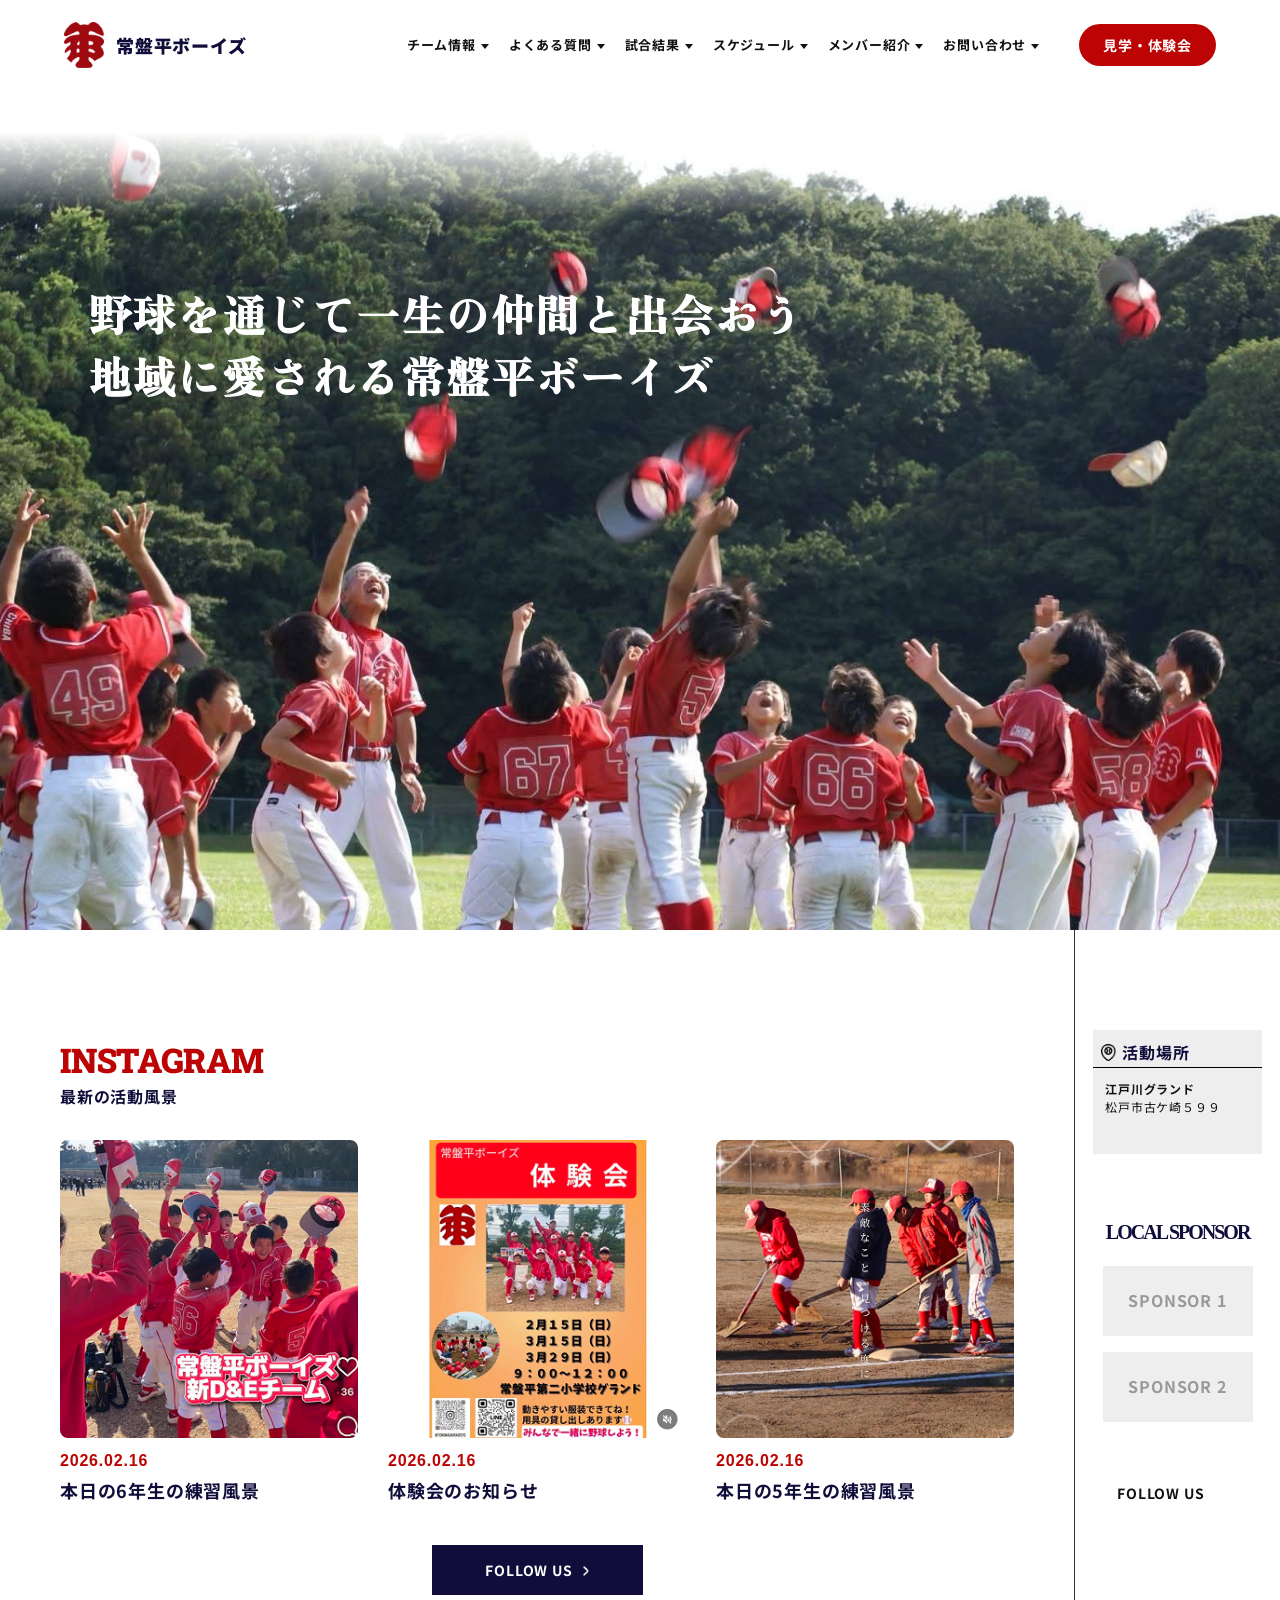
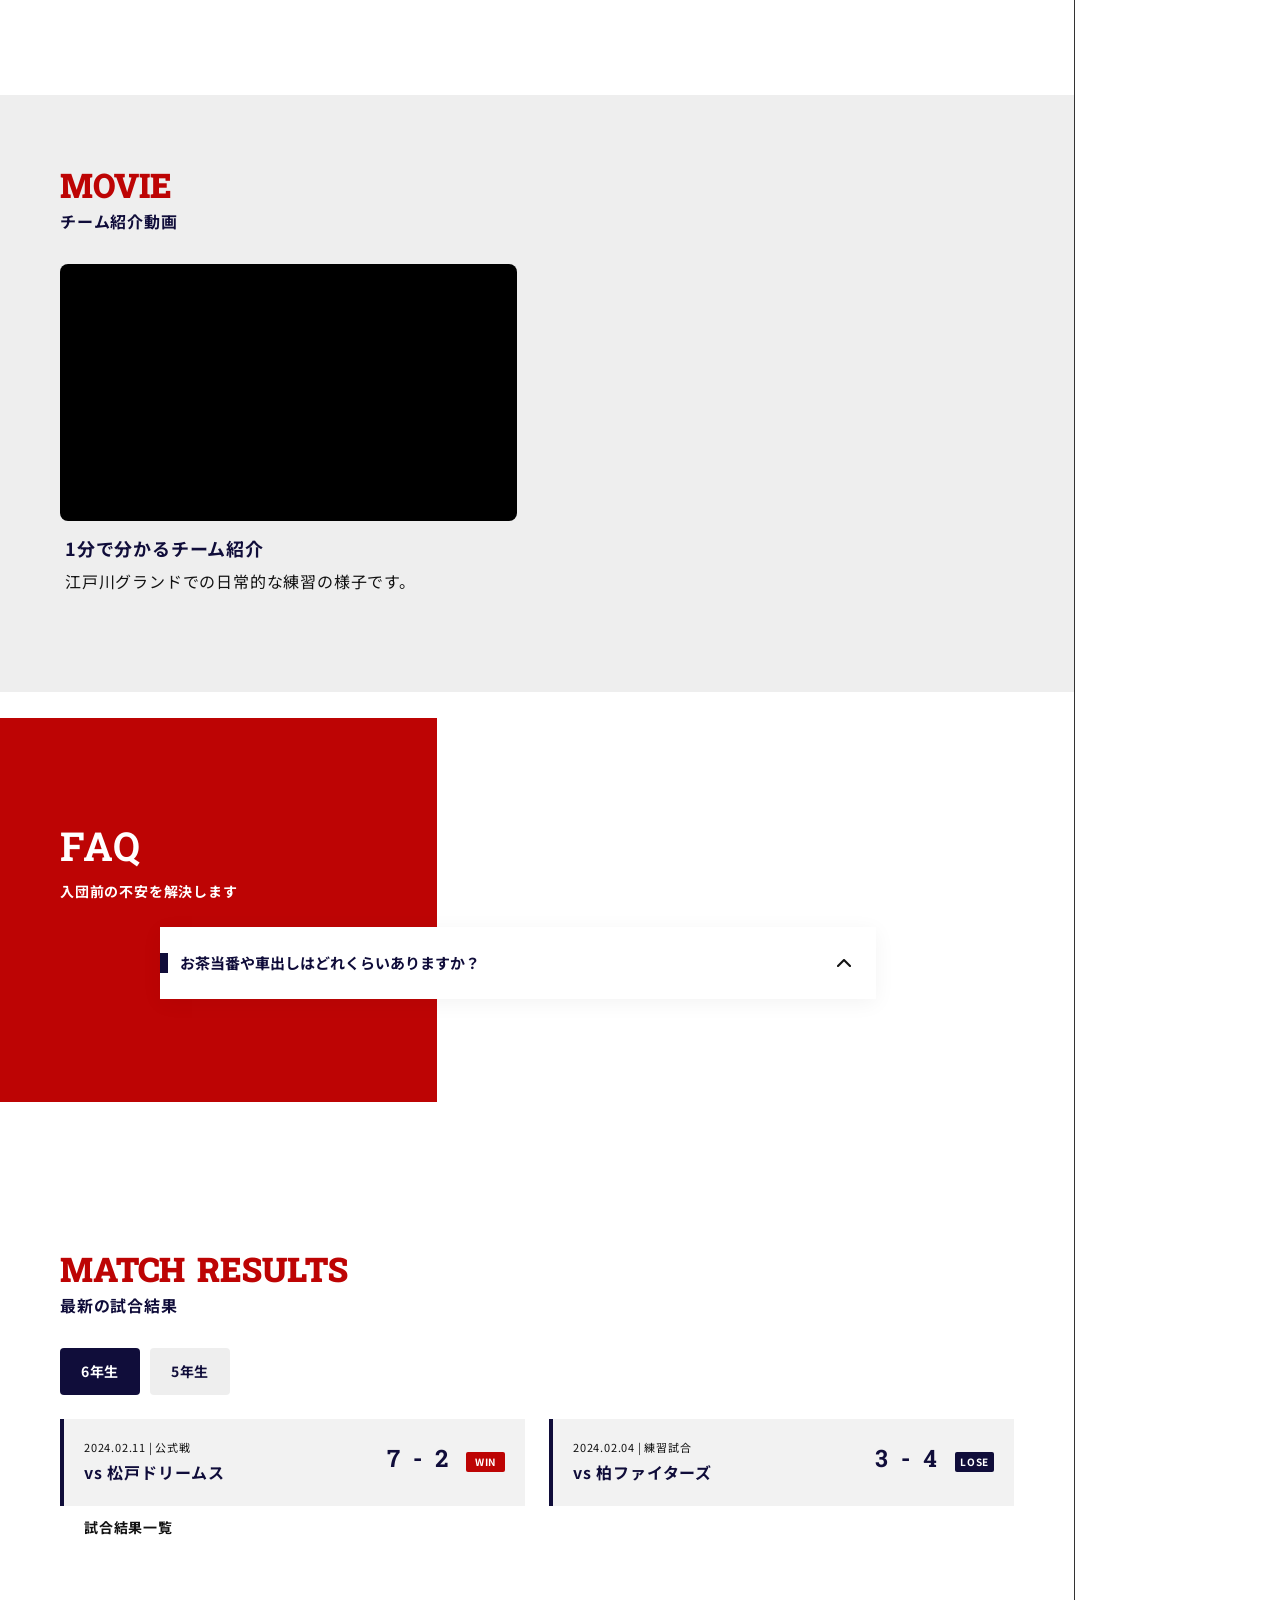
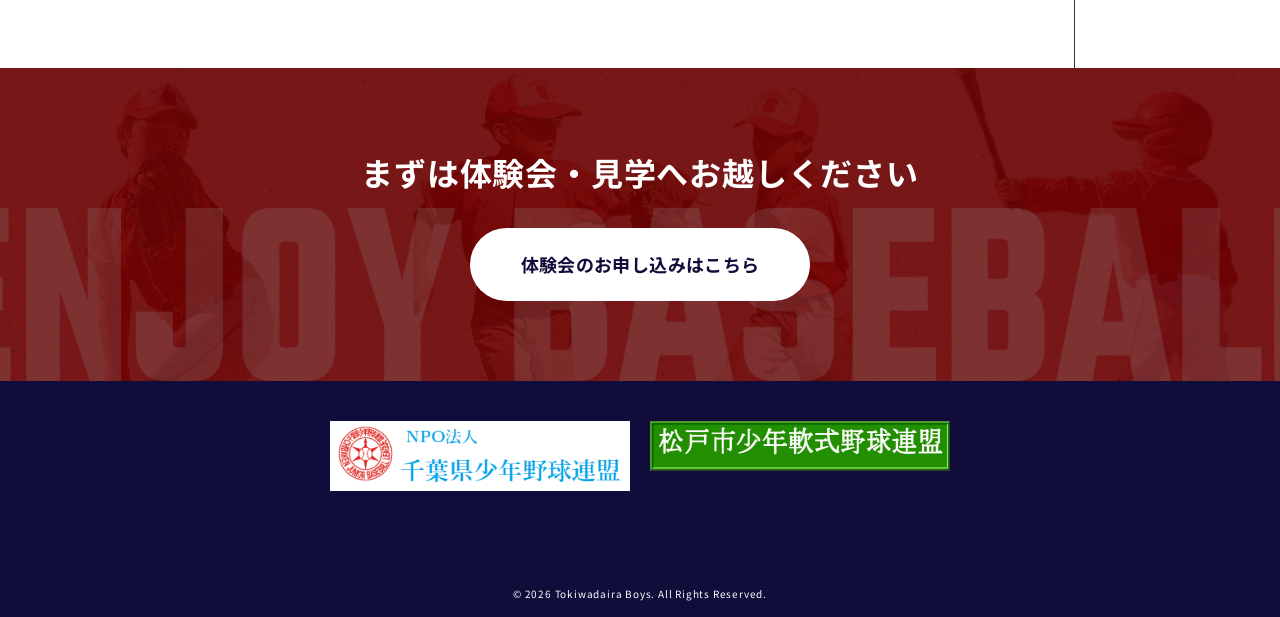
==== commit 82dfbcb1: "html修正" ====
--- a/index.html
+++ b/index.html
@@ -41,6 +41,26 @@
 
     <link rel="stylesheet" href="assets/css/main.css" />
 
+    <script type="application/ld+json">
+      {
+        "@context": "https://schema.org",
+        "@type": "SportsTeam",
+        "name": "常盤平ボーイズ",
+        "sport": "Baseball",
+        "description": "千葉県松戸市で活動する少年野球チーム",
+        "image": "https://tokiwadairaboys.com/assets/images/logo.png",
+        "url": "https://tokiwadairaboys.com/",
+        "location": {
+          "@type": "Place",
+          "address": {
+            "@type": "PostalAddress",
+            "addressLocality": "松戸市",
+            "addressRegion": "千葉県",
+            "addressCountry": "JP"
+          }
+        }
+      }
+    </script>
     <link
       href="https://fonts.googleapis.com/css2?family=Hanuman:wght@400;700&family=Noto+Sans+JP:wght@400;500;700&family=Zen+Old+Mincho:wght@400;700&display=swap"
       rel="stylesheet"
@@ -50,7 +70,7 @@
     <header class="l-header">
       <div class="l-header__inner">
         <h1 class="c-logo">
-          <a href="./" class="c-logo__link">
+          <a href="index.html" class="c-logo__link">
             <img
               src="assets/images/logo_tokiwadairaboys.png"
               alt="常盤平ボーイズ"
@@ -74,6 +94,7 @@
             <li class="p-global-nav__item">
               <a href="#" class="p-global-nav__link">スケジュール</a>
             </li>
+
             <li class="p-global-nav__item p-global-nav__item--has-child">
               <a href="#" class="p-global-nav__link">メンバー紹介</a>
               <ul class="p-global-nav__sub-list">
@@ -85,6 +106,7 @@
                 </li>
               </ul>
             </li>
+
             <li class="p-global-nav__item">
               <a href="#" class="p-global-nav__link">お問い合わせ</a>
             </li>
@@ -124,9 +146,52 @@
 
         <ul class="p-drawer__list">
           <li class="p-drawer__item">
-            <a href="#" class="p-drawer__link"
-              ><span class="p-drawer__link-ja">チーム紹介動画</span></a
-            >
+            <a href="#" class="p-drawer__link">
+              <span class="p-drawer__link-ja">チーム紹介動画</span>
+              <span class="p-drawer__link-en">MOVIE</span>
+            </a>
+          </li>
+          <li class="p-drawer__item">
+            <a href="#" class="p-drawer__link">
+              <span class="p-drawer__link-ja">よくある質問</span>
+              <span class="p-drawer__link-en">FAQ</span>
+            </a>
+          </li>
+          <li class="p-drawer__item">
+            <a href="#" class="p-drawer__link">
+              <span class="p-drawer__link-ja">試合結果</span>
+              <span class="p-drawer__link-en">MATCH RESULTS</span>
+            </a>
+          </li>
+          <li class="p-drawer__item">
+            <a href="#" class="p-drawer__link">
+              <span class="p-drawer__link-ja">スケジュール</span>
+              <span class="p-drawer__link-en">SCHEDULE</span>
+            </a>
+          </li>
+          <li class="p-drawer__item">
+            <a href="#" class="p-drawer__link">
+              <span class="p-drawer__link-ja">活動場所</span>
+              <span class="p-drawer__link-en">LOCATION</span>
+            </a>
+          </li>
+          <li class="p-drawer__item">
+            <a href="#" class="p-drawer__link">
+              <span class="p-drawer__link-ja">選手名簿</span>
+              <span class="p-drawer__link-en">PLAYER LIST</span>
+            </a>
+          </li>
+          <li class="p-drawer__item">
+            <a href="#" class="p-drawer__link">
+              <span class="p-drawer__link-ja">スタッフ名簿</span>
+              <span class="p-drawer__link-en">STAFF LIST</span>
+            </a>
+          </li>
+          <li class="p-drawer__item">
+            <a href="#" class="p-drawer__link">
+              <span class="p-drawer__link-ja">お問い合わせ</span>
+              <span class="p-drawer__link-en">CONTACT</span>
+            </a>
           </li>
         </ul>
 
@@ -161,6 +226,11 @@
     <div class="l-main-container">
       <main class="l-main-content">
         <section class="p-instagram l-inner__section">
+          <div class="c-title">
+            <h2 class="c-title__en">INSTAGRAM</h2>
+            <span class="c-title__ja">最新の活動風景</span>
+          </div>
+
           <div class="p-instagram__nav">
             <button
               class="p-instagram__arrow p-instagram__arrow--prev js-insta-prev"
@@ -181,30 +251,201 @@
                   <div class="p-instagram__img-wrap">
                     <img
                       src="assets/images/instagram_01png.png"
-                      alt="練習風景"
+                      alt="本日の6年生の練習風景"
                       class="p-instagram__img"
                     />
+                  </div>
+                  <div class="p-instagram__body">
+                    <time class="p-instagram__date" datetime="2026-02-16"
+                      >2026.02.16</time
+                    >
+                    <p class="p-instagram__text">本日の6年生の練習風景</p>
+                  </div>
+                </a>
+              </li>
+              <li class="p-instagram__item swiper-slide">
+                <a href="#" class="p-instagram__link">
+                  <div class="p-instagram__img-wrap">
+                    <img
+                      src="assets/images/instagram_02.png"
+                      alt="体験会のお知らせ"
+                      class="p-instagram__img"
+                    />
+                  </div>
+                  <div class="p-instagram__body">
+                    <time class="p-instagram__date" datetime="2026-02-16"
+                      >2026.02.16</time
+                    >
+                    <p class="p-instagram__text">体験会のお知らせ</p>
+                  </div>
+                </a>
+              </li>
+              <li class="p-instagram__item swiper-slide">
+                <a href="#" class="p-instagram__link">
+                  <div class="p-instagram__img-wrap">
+                    <img
+                      src="assets/images/instagram_03.png"
+                      alt="本日の5年生の練習風景"
+                      class="p-instagram__img"
+                    />
+                  </div>
+                  <div class="p-instagram__body">
+                    <time class="p-instagram__date" datetime="2026-02-16"
+                      >2026.02.16</time
+                    >
+                    <p class="p-instagram__text">本日の5年生の練習風景</p>
                   </div>
                 </a>
               </li>
             </ul>
           </div>
+          <div class="p-instagram__btn-wrap">
+            <a href="#" class="c-button p-instagram__btn">FOLLOW US</a>
+          </div>
+        </section>
+
+        <section class="p-movie">
+          <div class="l-inner__section-movie">
+            <div class="c-title">
+              <h2 class="c-title__en">MOVIE</h2>
+              <span class="c-title__ja">チーム紹介動画</span>
+            </div>
+
+            <div class="p-movie__list">
+              <article class="p-movie__item">
+                <div class="p-movie__video">
+                  <iframe
+                    src="https://www.youtube.com/embed/XXXXXXX"
+                    title="1分で分かるチーム紹介"
+                    frameborder="0"
+                    allowfullscreen
+                  ></iframe>
+                </div>
+                <div class="p-movie__body">
+                  <h3 class="p-movie__title">1分で分かるチーム紹介</h3>
+                  <p class="p-movie__text">
+                    江戸川グランドでの日常的な練習の様子です。
+                  </p>
+                </div>
+              </article>
+            </div>
+          </div>
+        </section>
+
+        <section class="p-faq">
+          <div class="l-inner__section-faq p-faq__inner">
+            <div class="p-faq__header">
+              <h2 class="p-faq__title-en">FAQ</h2>
+              <p class="p-faq__title-ja">入団前の不安を解決します</p>
+            </div>
+
+            <div class="p-faq__list">
+              <div class="p-faq__item js-faq-accordion">
+                <button class="p-faq__question js-faq-trigger">
+                  <span>お茶当番や車出しはどれくらいありますか？</span>
+                </button>
+                <div class="p-faq__answer js-faq-content">
+                  <div class="p-faq__answer-inner">
+                    学年の人数にもよりますが、月1回ぐらいです。
+                  </div>
+                </div>
+              </div>
+            </div>
+          </div>
+        </section>
+
+        <section class="p-match" id="match-results">
+          <div class="l-inner__section-match">
+            <div class="c-title">
+              <h2 class="c-title__en">MATCH RESULTS</h2>
+              <span class="c-title__ja">最新の試合結果</span>
+            </div>
+
+            <ul class="p-match__tab-list">
+              <li class="p-match__tab-item is-active" data-grade="6">6年生</li>
+              <li class="p-match__tab-item" data-grade="5">5年生</li>
+            </ul>
+
+            <div id="js-match-results" class="p-match__list">
+              <article class="p-match__card">
+                <div class="p-match__info">
+                  <span class="p-match__info-date">2024.02.11 | 公式戦</span>
+                  <p class="p-match__info-opponent">vs 松戸ドリームス</p>
+                </div>
+                <div class="p-match__score-wrap">
+                  <span class="p-match__score">7 - 2</span>
+                  <span class="p-match__label p-match__label--win">WIN</span>
+                </div>
+              </article>
+            </div>
+            <div class="p-match__btn-wrap">
+              <a href="#" class="c-button p-match__btn">試合結果一覧</a>
+            </div>
+          </div>
         </section>
       </main>
 
       <aside class="l-sidebar">
+        <section class="p-ground__sidebar">
+          <div class="l-inner__section-sidebar">
+            <h2 class="c-title__sidebar">
+              <span class="c-title__ja">活動場所</span>
+            </h2>
+            <ul class="p-ground__sidebar-list">
+              <li class="p-ground__sidebar-item">
+                <div class="p-ground__sidebar-desc">
+                  <a href="#">
+                    <h3 class="p-ground__sidebar-name">江戸川グランド</h3>
+                    <p class="p-ground__sidebar-address">松戸市古ケ崎５９９</p>
+                  </a>
+                </div>
+              </li>
+            </ul>
+          </div>
+        </section>
+
+        <section class="p-sponsor__sidebar">
+          <div class="l-inner__section-sidebar">
+            <h2 class="p-sponsor__sidebar-title">LOCAL SPONSOR</h2>
+            <div class="p-sponsor__sidebar-list">
+              <div class="p-sponsor__sidebar-item">SPONSOR 1</div>
+              <div class="p-sponsor__sidebar-item">SPONSOR 2</div>
+            </div>
+          </div>
+        </section>
+
         <div class="p-sidebar__btn-wrap">
           <p class="c-button p-sidebar__btn">FOLLOW US</p>
           <ul class="p-sidebar__btn-sns">
             <li>
-              <a href=""
-                ><img src="assets/images/sidebar-icon1.png" alt=""
+              <a href="#"
+                ><img src="assets/images/sidebar-icon1.png" alt="Instagram"
+              /></a>
+            </li>
+            <li>
+              <a href="#"
+                ><img src="assets/images/youtube-icon.png" alt="YouTube"
               /></a>
             </li>
           </ul>
         </div>
       </aside>
     </div>
+
+    <section class="p-cta">
+      <div class="p-cta__bg">
+        <div class="p-cta__inner">
+          <h2 class="p-cta__title">
+            まずは体験会・見学へ<br class="no-pc" />お越しください
+          </h2>
+          <div class="p-cta__btn-wrap">
+            <a href="#" class="c-button p-cta__btn"
+              >体験会のお申し込みはこちら</a
+            >
+          </div>
+        </div>
+      </div>
+    </section>
 
     <footer class="l-footer">
       <div class="l-footer__inner">
@@ -221,6 +462,18 @@
               />
             </a>
           </li>
+          <li class="l-footer__banner-list">
+            <a
+              href="https://mjbl.info/"
+              class="l-footer__banner-link"
+              target="_blank"
+            >
+              <img
+                src="assets/images/matsuddosi-banner.jpg"
+                alt="松戸市少年軟式野球連盟"
+              />
+            </a>
+          </li>
         </ul>
 
         <div class="l-footer__sns">
@@ -235,6 +488,7 @@
           </div>
         </div>
       </div>
+
       <div class="l-footer__copyright">
         <small>© 2026 Tokiwadaira Boys. All Rights Reserved.</small>
       </div>
@@ -245,7 +499,6 @@
       href="https://cdn.jsdelivr.net/npm/swiper@11/swiper-bundle.min.css"
     />
     <script src="https://cdn.jsdelivr.net/npm/swiper@11/swiper-bundle.min.js"></script>
-
     <script src="assets/js/main.js"></script>
   </body>
 </html>
